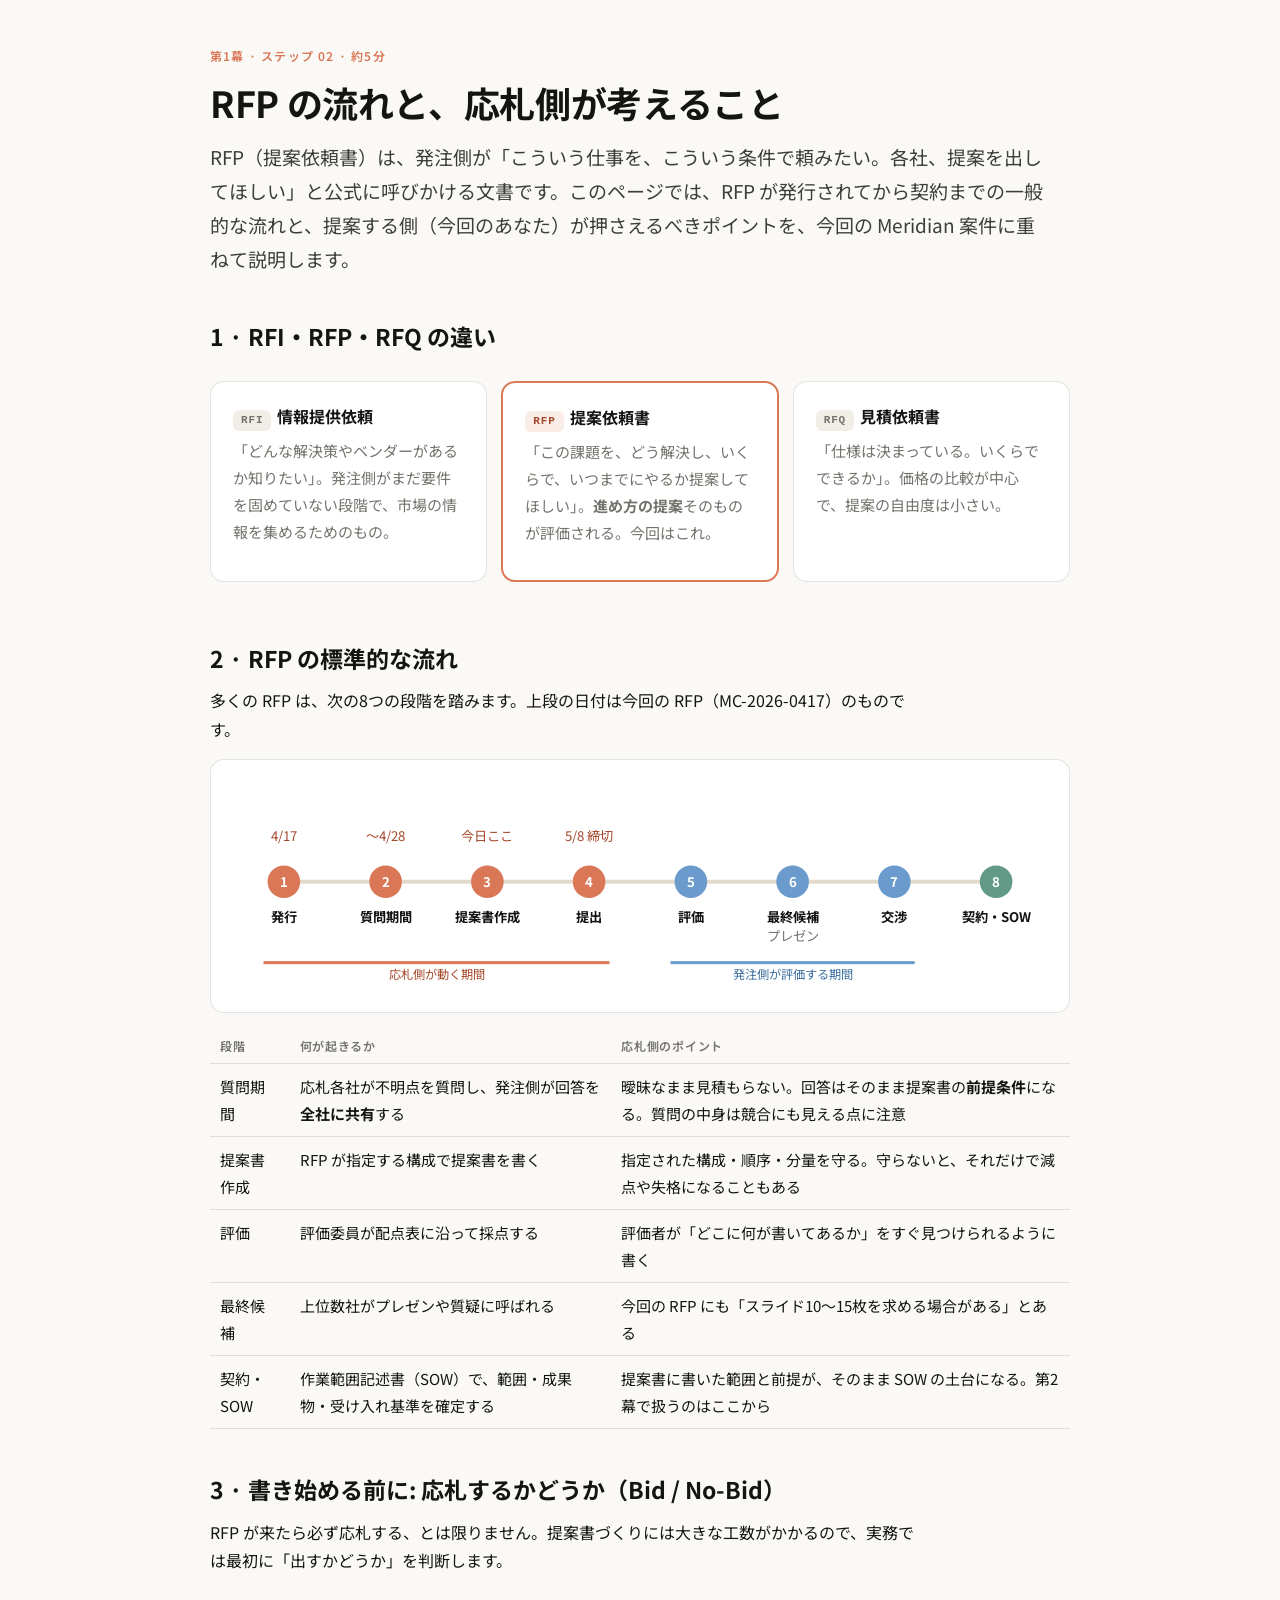
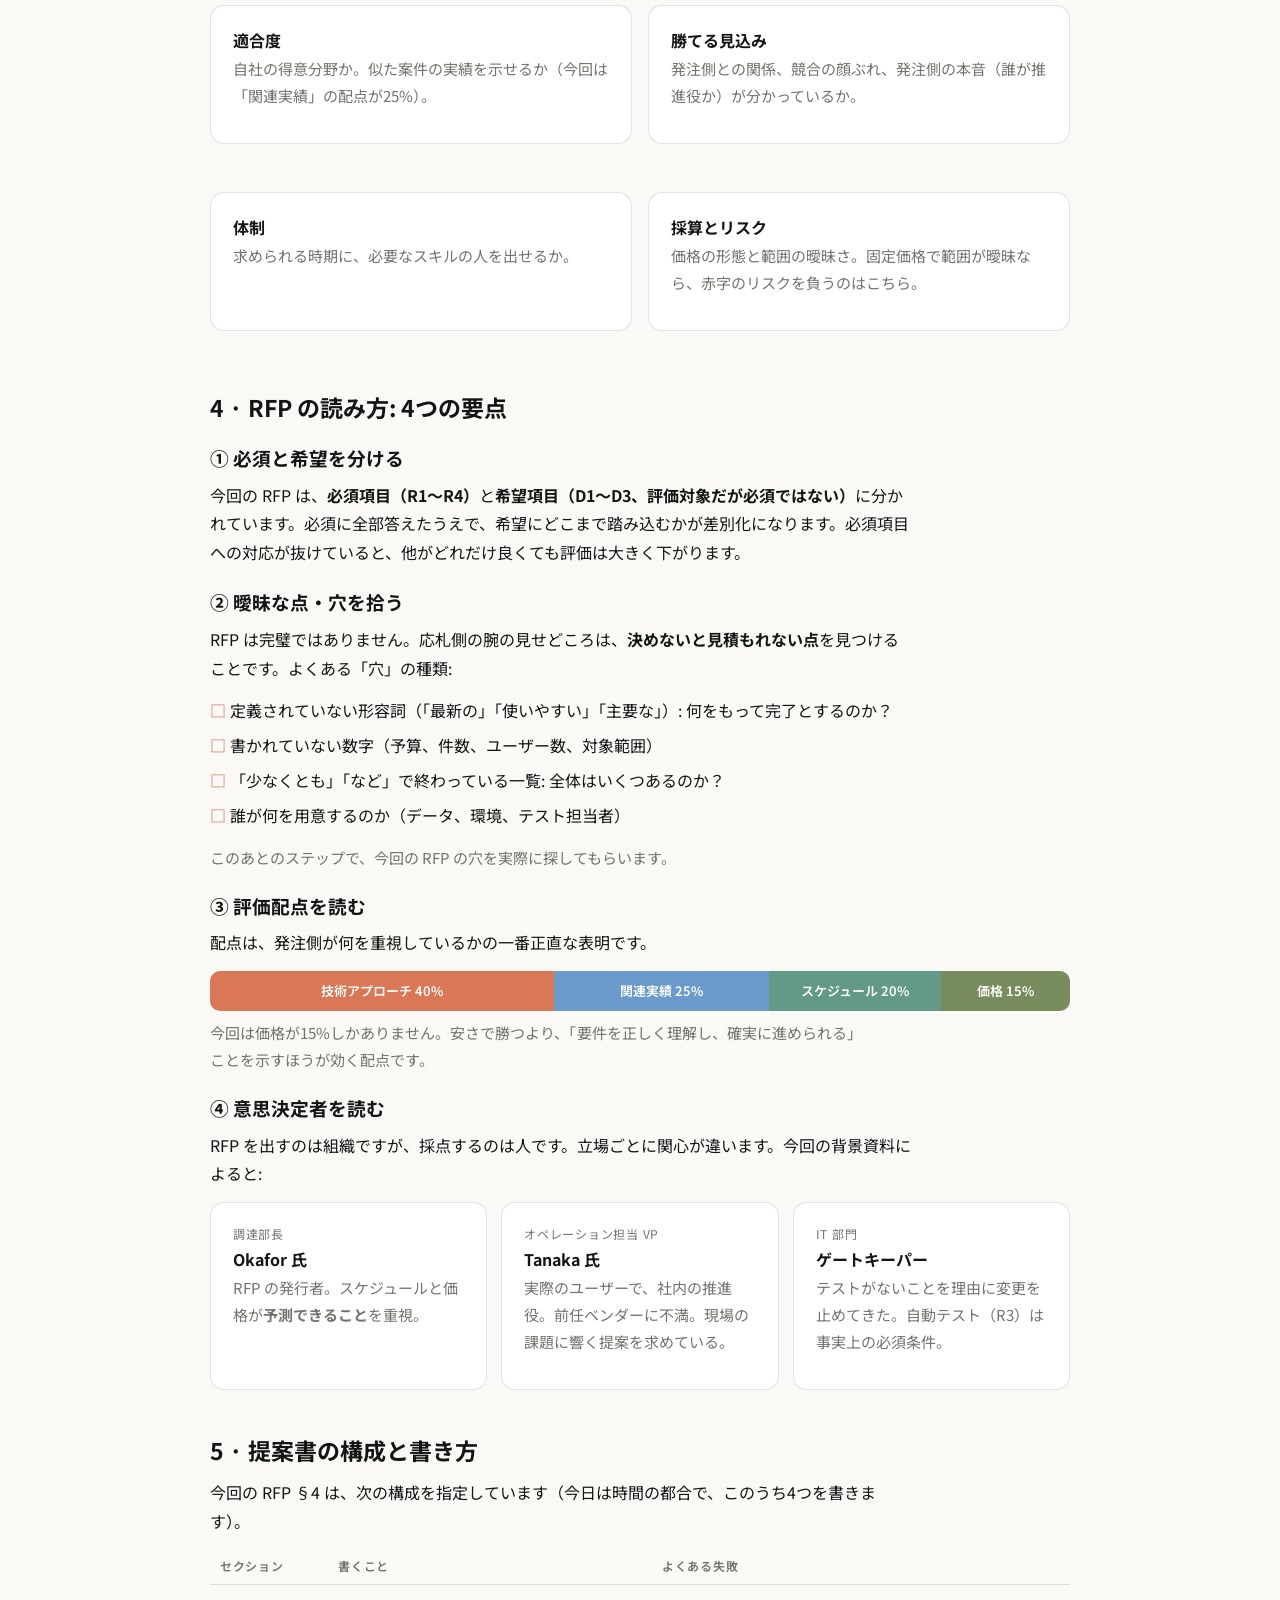
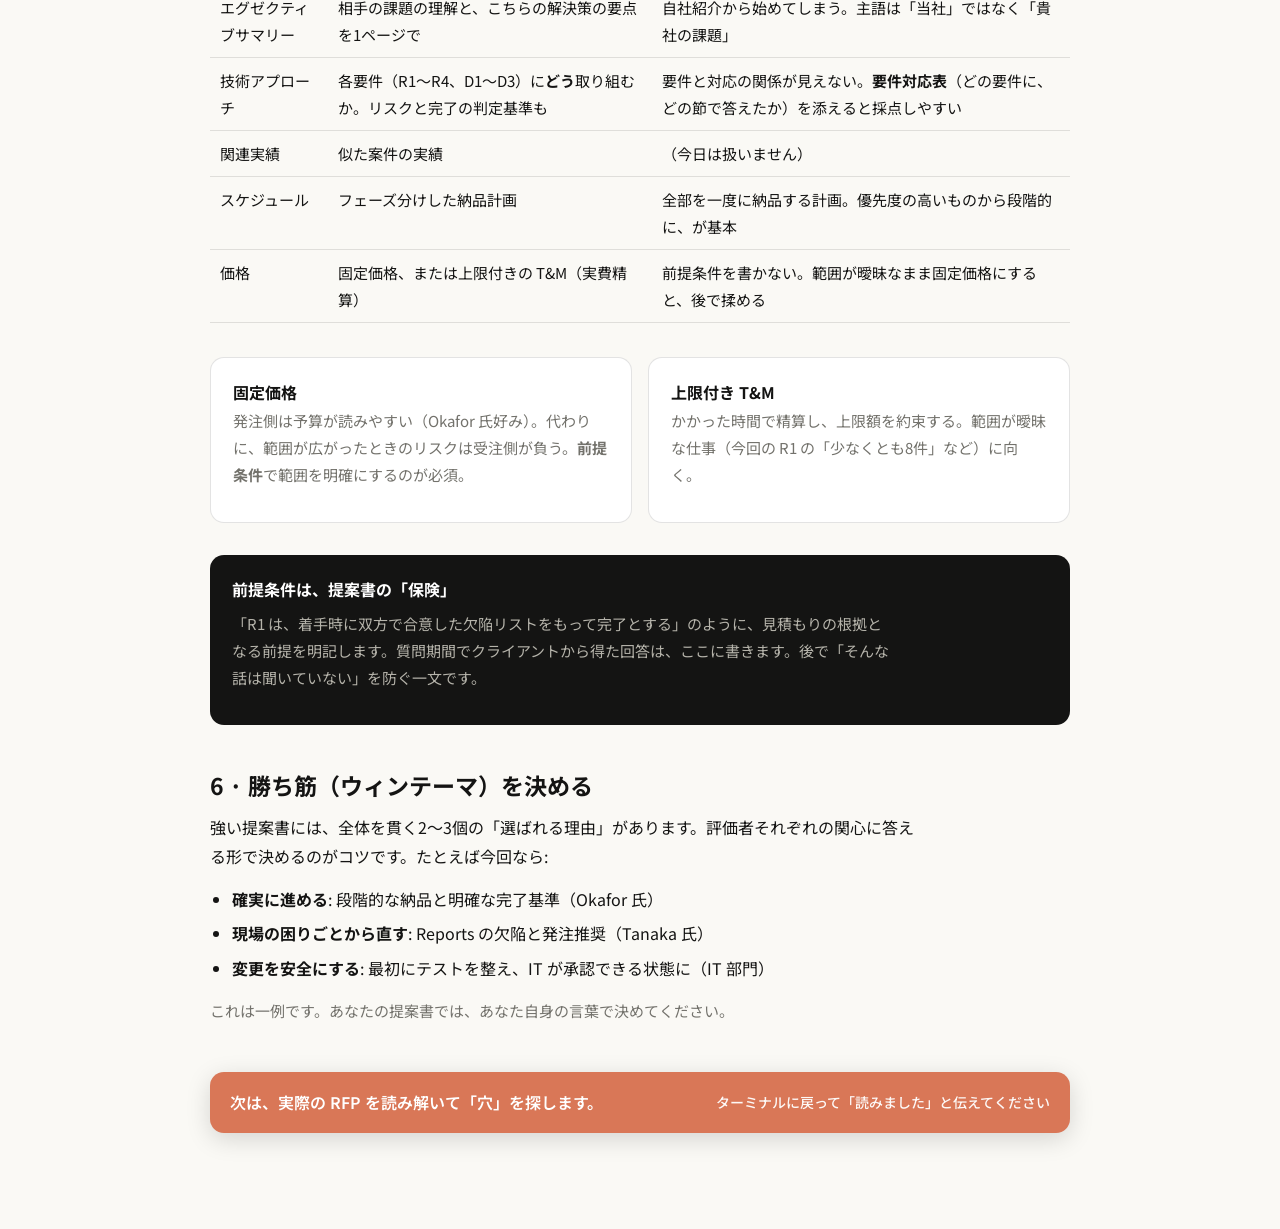
==== tutor/pages/01-rfp-process.html @ c6b9b910 "ワークショップを tutor プラグイン形式に作り替える - tutor/ を Claude Code プラグインとして追加（./start.sh が --plugin-dir で読み込む）。   S" ====
<!doctype html>
<html lang="ja">
  <head>
    <meta charset="utf-8" />
    <meta name="viewport" content="width=device-width, initial-scale=1" />
    <title>RFP の流れと、応札側が考えること</title>
    <link rel="preconnect" href="https://fonts.googleapis.com" />
    <link
      rel="stylesheet"
      href="https://fonts.googleapis.com/css2?family=Noto+Sans+JP:wght@400;500;700&display=swap"
    />
    <link rel="stylesheet" href="assets/page.css" />
    <style>
      .weights {
        display: flex;
        height: 40px;
        border-radius: 10px;
        overflow: hidden;
        margin: 12px 0 8px;
        font-size: 13px;
        font-weight: 600;
        color: #fff;
      }
      .weights div {
        display: flex;
        align-items: center;
        justify-content: center;
        white-space: nowrap;
        overflow: hidden;
      }
      .who {
        display: grid;
        grid-template-columns: repeat(3, 1fr);
        gap: 14px;
      }
      @media (max-width: 720px) {
        .who {
          grid-template-columns: 1fr;
        }
      }
      .who .card {
        margin: 0;
      }
      .who .role {
        font-size: 12px;
        color: var(--gray);
        letter-spacing: 0.06em;
      }
      .check li {
        list-style: none;
        margin-left: -22px;
      }
      .check li::before {
        content: "□ ";
        color: var(--clay);
        font-weight: 700;
      }
      .svgwrap {
        overflow-x: auto;
      }
    </style>
  </head>
  <body>
    <main>
      <div class="kicker">第1幕 · ステップ 02 · 約5分</div>
      <h1>RFP の流れと、応札側が考えること</h1>
      <p class="lede">
        RFP（提案依頼書）は、発注側が「こういう仕事を、こういう条件で頼みたい。各社、提案を出してほしい」と公式に呼びかける文書です。このページでは、RFP
        が発行されてから契約までの一般的な流れと、提案する側（今回のあなた）が押さえるべきポイントを、今回の
        Meridian 案件に重ねて説明します。
      </p>

      <h2>1 · RFI・RFP・RFQ の違い</h2>
      <div class="grid3">
        <div class="card">
          <span class="tag">RFI</span><b>情報提供依頼</b>
          <p class="muted" style="margin-top: 6px">
            「どんな解決策やベンダーがあるか知りたい」。発注側がまだ要件を固めていない段階で、市場の情報を集めるためのもの。
          </p>
        </div>
        <div class="card" style="border: 2px solid var(--clay)">
          <span class="tag you">RFP</span><b>提案依頼書</b>
          <p class="muted" style="margin-top: 6px">
            「この課題を、どう解決し、いくらで、いつまでにやるか提案してほしい」。<b>進め方の提案</b>そのものが評価される。今回はこれ。
          </p>
        </div>
        <div class="card">
          <span class="tag">RFQ</span><b>見積依頼書</b>
          <p class="muted" style="margin-top: 6px">
            「仕様は決まっている。いくらでできるか」。価格の比較が中心で、提案の自由度は小さい。
          </p>
        </div>
      </div>

      <h2>2 · RFP の標準的な流れ</h2>
      <p>
        多くの RFP は、次の8つの段階を踏みます。上段の日付は今回の
        RFP（MC-2026-0417）のものです。
      </p>
      <div class="card svgwrap">
        <svg
          viewBox="0 0 800 200"
          width="100%"
          style="min-width: 640px"
          role="img"
          aria-label="RFP の流れ: 発行、質問期間、提案書作成、提出、評価、最終候補プレゼン、交渉、契約と SOW"
        >
          <line
            x1="50"
            y1="100"
            x2="750"
            y2="100"
            stroke="#E3DACC"
            stroke-width="4"
          />
          <g font-size="13" text-anchor="middle">
            <g>
              <circle cx="50" cy="100" r="16" fill="#D97757" />
              <text x="50" y="105" fill="#fff" font-weight="700">1</text>
              <text x="50" y="140" fill="#141413" font-weight="700">発行</text>
              <text x="50" y="60" fill="#a5482b">4/17</text>
            </g>
            <g>
              <circle cx="150" cy="100" r="16" fill="#D97757" />
              <text x="150" y="105" fill="#fff" font-weight="700">2</text>
              <text x="150" y="140" fill="#141413" font-weight="700">
                質問期間
              </text>
              <text x="150" y="60" fill="#a5482b">〜4/28</text>
            </g>
            <g>
              <circle cx="250" cy="100" r="16" fill="#D97757" />
              <text x="250" y="105" fill="#fff" font-weight="700">3</text>
              <text x="250" y="140" fill="#141413" font-weight="700">
                提案書作成
              </text>
              <text x="250" y="60" fill="#a5482b">今日ここ</text>
            </g>
            <g>
              <circle cx="350" cy="100" r="16" fill="#D97757" />
              <text x="350" y="105" fill="#fff" font-weight="700">4</text>
              <text x="350" y="140" fill="#141413" font-weight="700">提出</text>
              <text x="350" y="60" fill="#a5482b">5/8 締切</text>
            </g>
            <g>
              <circle cx="450" cy="100" r="16" fill="#6A9BCC" />
              <text x="450" y="105" fill="#fff" font-weight="700">5</text>
              <text x="450" y="140" fill="#141413" font-weight="700">評価</text>
            </g>
            <g>
              <circle cx="550" cy="100" r="16" fill="#6A9BCC" />
              <text x="550" y="105" fill="#fff" font-weight="700">6</text>
              <text x="550" y="140" fill="#141413" font-weight="700">
                最終候補
              </text>
              <text x="550" y="158" fill="#73726C">プレゼン</text>
            </g>
            <g>
              <circle cx="650" cy="100" r="16" fill="#6A9BCC" />
              <text x="650" y="105" fill="#fff" font-weight="700">7</text>
              <text x="650" y="140" fill="#141413" font-weight="700">交渉</text>
            </g>
            <g>
              <circle cx="750" cy="100" r="16" fill="#629987" />
              <text x="750" y="105" fill="#fff" font-weight="700">8</text>
              <text x="750" y="140" fill="#141413" font-weight="700">
                契約・SOW
              </text>
            </g>
          </g>
          <rect x="30" y="178" width="340" height="3" fill="#D97757" />
          <text
            x="200"
            y="196"
            font-size="12"
            text-anchor="middle"
            fill="#a5482b"
          >
            応札側が動く期間
          </text>
          <rect x="430" y="178" width="240" height="3" fill="#6A9BCC" />
          <text
            x="550"
            y="196"
            font-size="12"
            text-anchor="middle"
            fill="#3d6f9e"
          >
            発注側が評価する期間
          </text>
        </svg>
      </div>
      <table>
        <tr>
          <th>段階</th>
          <th>何が起きるか</th>
          <th>応札側のポイント</th>
        </tr>
        <tr>
          <td>質問期間</td>
          <td>応札各社が不明点を質問し、発注側が回答を<b>全社に共有</b>する</td>
          <td>
            曖昧なまま見積もらない。回答はそのまま提案書の<b>前提条件</b>になる。質問の中身は競合にも見える点に注意
          </td>
        </tr>
        <tr>
          <td>提案書作成</td>
          <td>RFP が指定する構成で提案書を書く</td>
          <td>
            指定された構成・順序・分量を守る。守らないと、それだけで減点や失格になることもある
          </td>
        </tr>
        <tr>
          <td>評価</td>
          <td>評価委員が配点表に沿って採点する</td>
          <td>
            評価者が「どこに何が書いてあるか」をすぐ見つけられるように書く
          </td>
        </tr>
        <tr>
          <td>最終候補</td>
          <td>上位数社がプレゼンや質疑に呼ばれる</td>
          <td>今回の RFP にも「スライド10〜15枚を求める場合がある」とある</td>
        </tr>
        <tr>
          <td>契約・SOW</td>
          <td>作業範囲記述書（SOW）で、範囲・成果物・受け入れ基準を確定する</td>
          <td>
            提案書に書いた範囲と前提が、そのまま SOW
            の土台になる。第2幕で扱うのはここから
          </td>
        </tr>
      </table>

      <h2>3 · 書き始める前に: 応札するかどうか（Bid / No-Bid）</h2>
      <p>
        RFP
        が来たら必ず応札する、とは限りません。提案書づくりには大きな工数がかかるので、実務では最初に「出すかどうか」を判断します。
      </p>
      <div class="grid2">
        <div class="card">
          <b>適合度</b>
          <p class="muted">
            自社の得意分野か。似た案件の実績を示せるか（今回は「関連実績」の配点が25%）。
          </p>
        </div>
        <div class="card">
          <b>勝てる見込み</b>
          <p class="muted">
            発注側との関係、競合の顔ぶれ、発注側の本音（誰が推進役か）が分かっているか。
          </p>
        </div>
        <div class="card">
          <b>体制</b>
          <p class="muted">求められる時期に、必要なスキルの人を出せるか。</p>
        </div>
        <div class="card">
          <b>採算とリスク</b>
          <p class="muted">
            価格の形態と範囲の曖昧さ。固定価格で範囲が曖昧なら、赤字のリスクを負うのはこちら。
          </p>
        </div>
      </div>

      <h2>4 · RFP の読み方: 4つの要点</h2>
      <h3 style="margin: 18px 0 6px">① 必須と希望を分ける</h3>
      <p>
        今回の RFP
        は、<b>必須項目（R1〜R4）</b>と<b>希望項目（D1〜D3、評価対象だが必須ではない）</b>に分かれています。必須に全部答えたうえで、希望にどこまで踏み込むかが差別化になります。必須項目への対応が抜けていると、他がどれだけ良くても評価は大きく下がります。
      </p>

      <h3 style="margin: 18px 0 6px">② 曖昧な点・穴を拾う</h3>
      <p>
        RFP
        は完璧ではありません。応札側の腕の見せどころは、<b>決めないと見積もれない点</b>を見つけることです。よくある「穴」の種類:
      </p>
      <ul class="check">
        <li>
          定義されていない形容詞（「最新の」「使いやすい」「主要な」）:
          何をもって完了とするのか？
        </li>
        <li>書かれていない数字（予算、件数、ユーザー数、対象範囲）</li>
        <li>
          「少なくとも」「など」で終わっている一覧: 全体はいくつあるのか？
        </li>
        <li>誰が何を用意するのか（データ、環境、テスト担当者）</li>
      </ul>
      <p class="muted">
        このあとのステップで、今回の RFP の穴を実際に探してもらいます。
      </p>

      <h3 style="margin: 18px 0 6px">③ 評価配点を読む</h3>
      <p>配点は、発注側が何を重視しているかの一番正直な表明です。</p>
      <div class="weights">
        <div style="width: 40%; background: #d97757">技術アプローチ 40%</div>
        <div style="width: 25%; background: #6a9bcc">関連実績 25%</div>
        <div style="width: 20%; background: #629987">スケジュール 20%</div>
        <div style="width: 15%; background: #788c5d">価格 15%</div>
      </div>
      <p class="muted">
        今回は価格が15%しかありません。安さで勝つより、「要件を正しく理解し、確実に進められる」ことを示すほうが効く配点です。
      </p>

      <h3 style="margin: 18px 0 6px">④ 意思決定者を読む</h3>
      <p>
        RFP
        を出すのは組織ですが、採点するのは人です。立場ごとに関心が違います。今回の背景資料によると:
      </p>
      <div class="who">
        <div class="card">
          <div class="role">調達部長</div>
          <b>Okafor 氏</b>
          <p class="muted">
            RFP の発行者。スケジュールと価格が<b>予測できること</b>を重視。
          </p>
        </div>
        <div class="card">
          <div class="role">オペレーション担当 VP</div>
          <b>Tanaka 氏</b>
          <p class="muted">
            実際のユーザーで、社内の推進役。前任ベンダーに不満。現場の課題に響く提案を求めている。
          </p>
        </div>
        <div class="card">
          <div class="role">IT 部門</div>
          <b>ゲートキーパー</b>
          <p class="muted">
            テストがないことを理由に変更を止めてきた。自動テスト（R3）は事実上の必須条件。
          </p>
        </div>
      </div>

      <h2>5 · 提案書の構成と書き方</h2>
      <p>
        今回の RFP §4
        は、次の構成を指定しています（今日は時間の都合で、このうち4つを書きます）。
      </p>
      <table>
        <tr>
          <th>セクション</th>
          <th>書くこと</th>
          <th>よくある失敗</th>
        </tr>
        <tr>
          <td>エグゼクティブサマリー</td>
          <td>相手の課題の理解と、こちらの解決策の要点を1ページで</td>
          <td>
            自社紹介から始めてしまう。主語は「当社」ではなく「貴社の課題」
          </td>
        </tr>
        <tr>
          <td>技術アプローチ</td>
          <td>
            各要件（R1〜R4、D1〜D3）に<b>どう</b>取り組むか。リスクと完了の判定基準も
          </td>
          <td>
            要件と対応の関係が見えない。<b>要件対応表</b>（どの要件に、どの節で答えたか）を添えると採点しやすい
          </td>
        </tr>
        <tr>
          <td>関連実績</td>
          <td>似た案件の実績</td>
          <td>（今日は扱いません）</td>
        </tr>
        <tr>
          <td>スケジュール</td>
          <td>フェーズ分けした納品計画</td>
          <td>
            全部を一度に納品する計画。優先度の高いものから段階的に、が基本
          </td>
        </tr>
        <tr>
          <td>価格</td>
          <td>固定価格、または上限付きの T&amp;M（実費精算）</td>
          <td>
            前提条件を書かない。範囲が曖昧なまま固定価格にすると、後で揉める
          </td>
        </tr>
      </table>
      <div class="grid2">
        <div class="card">
          <b>固定価格</b>
          <p class="muted">
            発注側は予算が読みやすい（Okafor
            氏好み）。代わりに、範囲が広がったときのリスクは受注側が負う。<b>前提条件</b>で範囲を明確にするのが必須。
          </p>
        </div>
        <div class="card">
          <b>上限付き T&amp;M</b>
          <p class="muted">
            かかった時間で精算し、上限額を約束する。範囲が曖昧な仕事（今回の R1
            の「少なくとも8件」など）に向く。
          </p>
        </div>
      </div>
      <div class="card dark">
        <b>前提条件は、提案書の「保険」</b>
        <p class="muted" style="margin-top: 6px">
          「R1
          は、着手時に双方で合意した欠陥リストをもって完了とする」のように、見積もりの根拠となる前提を明記します。質問期間でクライアントから得た回答は、ここに書きます。後で「そんな話は聞いていない」を防ぐ一文です。
        </p>
      </div>

      <h2>6 · 勝ち筋（ウィンテーマ）を決める</h2>
      <p>
        強い提案書には、全体を貫く2〜3個の「選ばれる理由」があります。評価者それぞれの関心に答える形で決めるのがコツです。たとえば今回なら:
      </p>
      <ul>
        <li><b>確実に進める</b>: 段階的な納品と明確な完了基準（Okafor 氏）</li>
        <li>
          <b>現場の困りごとから直す</b>: Reports の欠陥と発注推奨（Tanaka 氏）
        </li>
        <li>
          <b>変更を安全にする</b>: 最初にテストを整え、IT が承認できる状態に（IT
          部門）
        </li>
      </ul>
      <p class="muted">
        これは一例です。あなたの提案書では、あなた自身の言葉で決めてください。
      </p>

      <div class="back">
        <div>次は、実際の RFP を読み解いて「穴」を探します。</div>
        <span>ターミナルに戻って「読みました」と伝えてください</span>
      </div>
    </main>
  </body>
</html>
---- tutor/pages/assets/page.css ----
:root { --ivory:#FAF9F5; --slate:#141413; --clay:#D97757; --oat:#E3DACC; --tint:#F0EEE6; --sky:#6A9BCC; --olive:#788C5D; --mineral:#629987; --gray:#73726C; --line:rgba(31,30,29,.12); }
* { box-sizing:border-box; margin:0; padding:0; }
html { scroll-behavior:smooth; }
body { background:var(--ivory); color:var(--slate); font:16px/1.8 "Noto Sans JP", "Hiragino Sans", "Hiragino Kaku Gothic ProN", "Yu Gothic UI", Meiryo, -apple-system, "Segoe UI", system-ui, sans-serif; padding:48px 24px 96px; }
main { max-width:860px; margin:0 auto; }
.kicker { font:600 12px/1.4 ui-monospace, "SF Mono", Menlo, Consolas, "Noto Sans JP", monospace; letter-spacing:.1em; text-transform:uppercase; color:var(--clay); margin-bottom:14px; }
h1 { font:700 36px/1.3 "Noto Sans JP", "Hiragino Sans", "Yu Gothic UI", Meiryo, sans-serif; letter-spacing:-.01em; margin-bottom:14px; }
h2 { font:700 23px/1.4 "Noto Sans JP", "Hiragino Sans", "Yu Gothic UI", Meiryo, sans-serif; margin:44px 0 12px; }
p { margin:0 0 14px; max-width:44em; }
.lede { font-size:19px; color:#3d3d3a; }
code, .mono { font:14px/1.5 ui-monospace, "SF Mono", Menlo, Consolas, monospace; }
code { background:var(--tint); padding:2px 6px; border-radius:5px; }
pre { background:var(--slate); color:#EDEBE3; border-radius:12px; padding:16px 18px; overflow-x:auto; white-space:pre-wrap; word-break:break-word; margin:14px 0 18px; font:14px/1.6 ui-monospace, "SF Mono", Menlo, Consolas, monospace; }
pre .c { color:#9b9a92; } pre .k { color:#E8A48C; } pre .g { color:#9CC3B5; }
.card { background:#fff; border:1px solid var(--line); border-radius:14px; padding:20px 22px; margin:16px 0; }
.grid2 { display:grid; grid-template-columns:1fr 1fr; gap:16px; } .grid3 { display:grid; grid-template-columns:repeat(3,1fr); gap:14px; }
@media (max-width:720px) { .grid2, .grid3 { grid-template-columns:1fr; } h1 { font-size:28px; } body { padding:32px 16px 72px; } }
.tag { display:inline-block; font:600 11px/1 ui-monospace, Menlo, monospace; letter-spacing:.08em; text-transform:uppercase; padding:5px 8px; border-radius:6px; background:var(--tint); color:var(--gray); margin-right:6px; }
.tag.you { background:#D9775722; color:#a5482b; } .tag.claude { background:#62998722; color:#3d6f60; }
.dark { background:var(--slate); color:#EDEBE3; border:none; } .dark h2, .dark b { color:#fff; } .dark .muted { color:#b5b3aa; }
.muted { color:var(--gray); font-size:15px; }
.big { font:700 26px/1.4 "Noto Sans JP", "Hiragino Sans", "Yu Gothic UI", Meiryo, sans-serif; }
.back { margin-top:48px; background:var(--clay); color:#fff; border-radius:14px; padding:16px 20px; font-weight:600; display:flex; justify-content:space-between; align-items:center; gap:12px; box-shadow:0 6px 24px rgba(0,0,0,.15); }
.back span { font:500 14px/1.4 "Noto Sans JP", ui-monospace, Menlo, monospace; opacity:.95; }
ul { margin:0 0 14px 22px; } li { margin-bottom:6px; }
table { border-collapse:collapse; width:100%; margin:12px 0 18px; font-size:15px; } th, td { text-align:left; padding:9px 10px; border-bottom:1px solid var(--line); vertical-align:top; } th { font:600 12px/1.4 "Noto Sans JP", ui-monospace, Menlo, monospace; letter-spacing:.06em; text-transform:uppercase; color:var(--gray); }
svg text { font-family:"Noto Sans JP", "Hiragino Sans", "Yu Gothic UI", Meiryo, sans-serif; }
.hl1 { background:#6A9BCC33; border-radius:4px; padding:1px 3px; } .hl2 { background:#D9775733; border-radius:4px; padding:1px 3px; } .hl3 { background:#62998733; border-radius:4px; padding:1px 3px; }
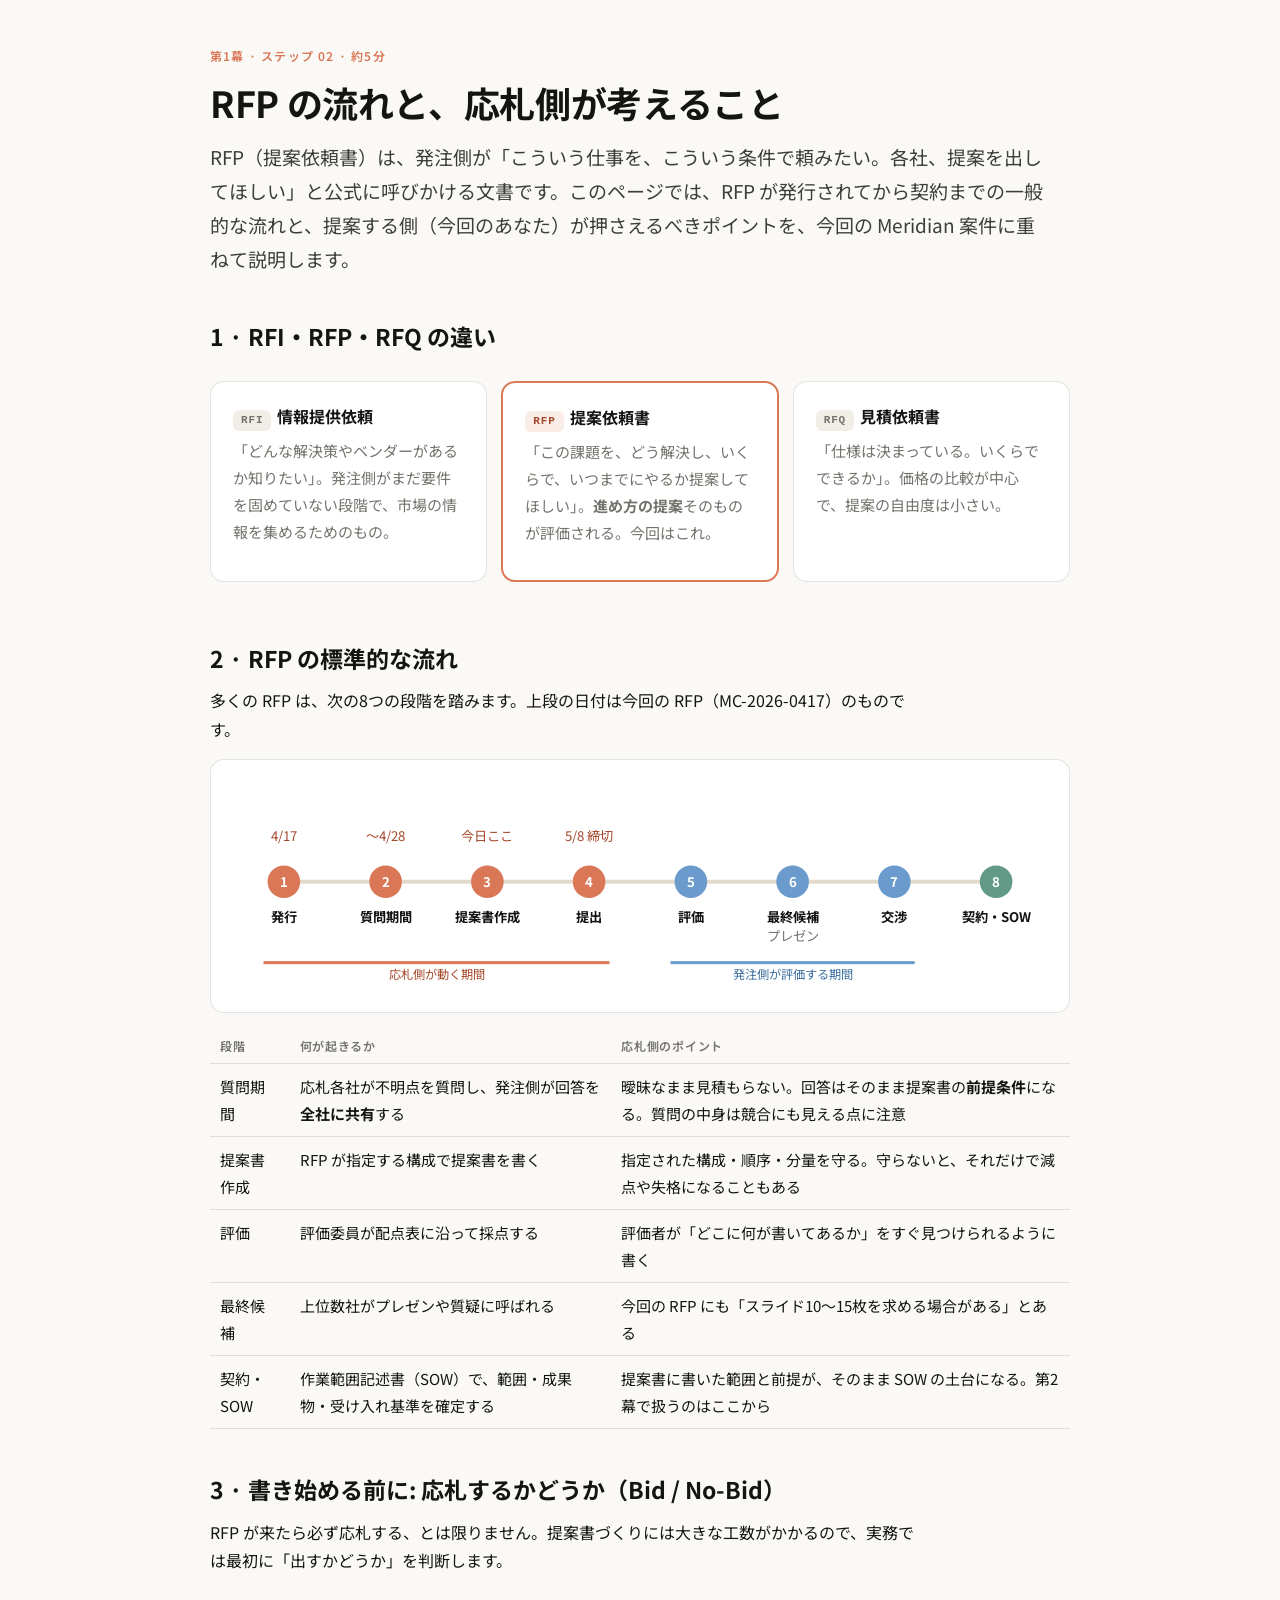
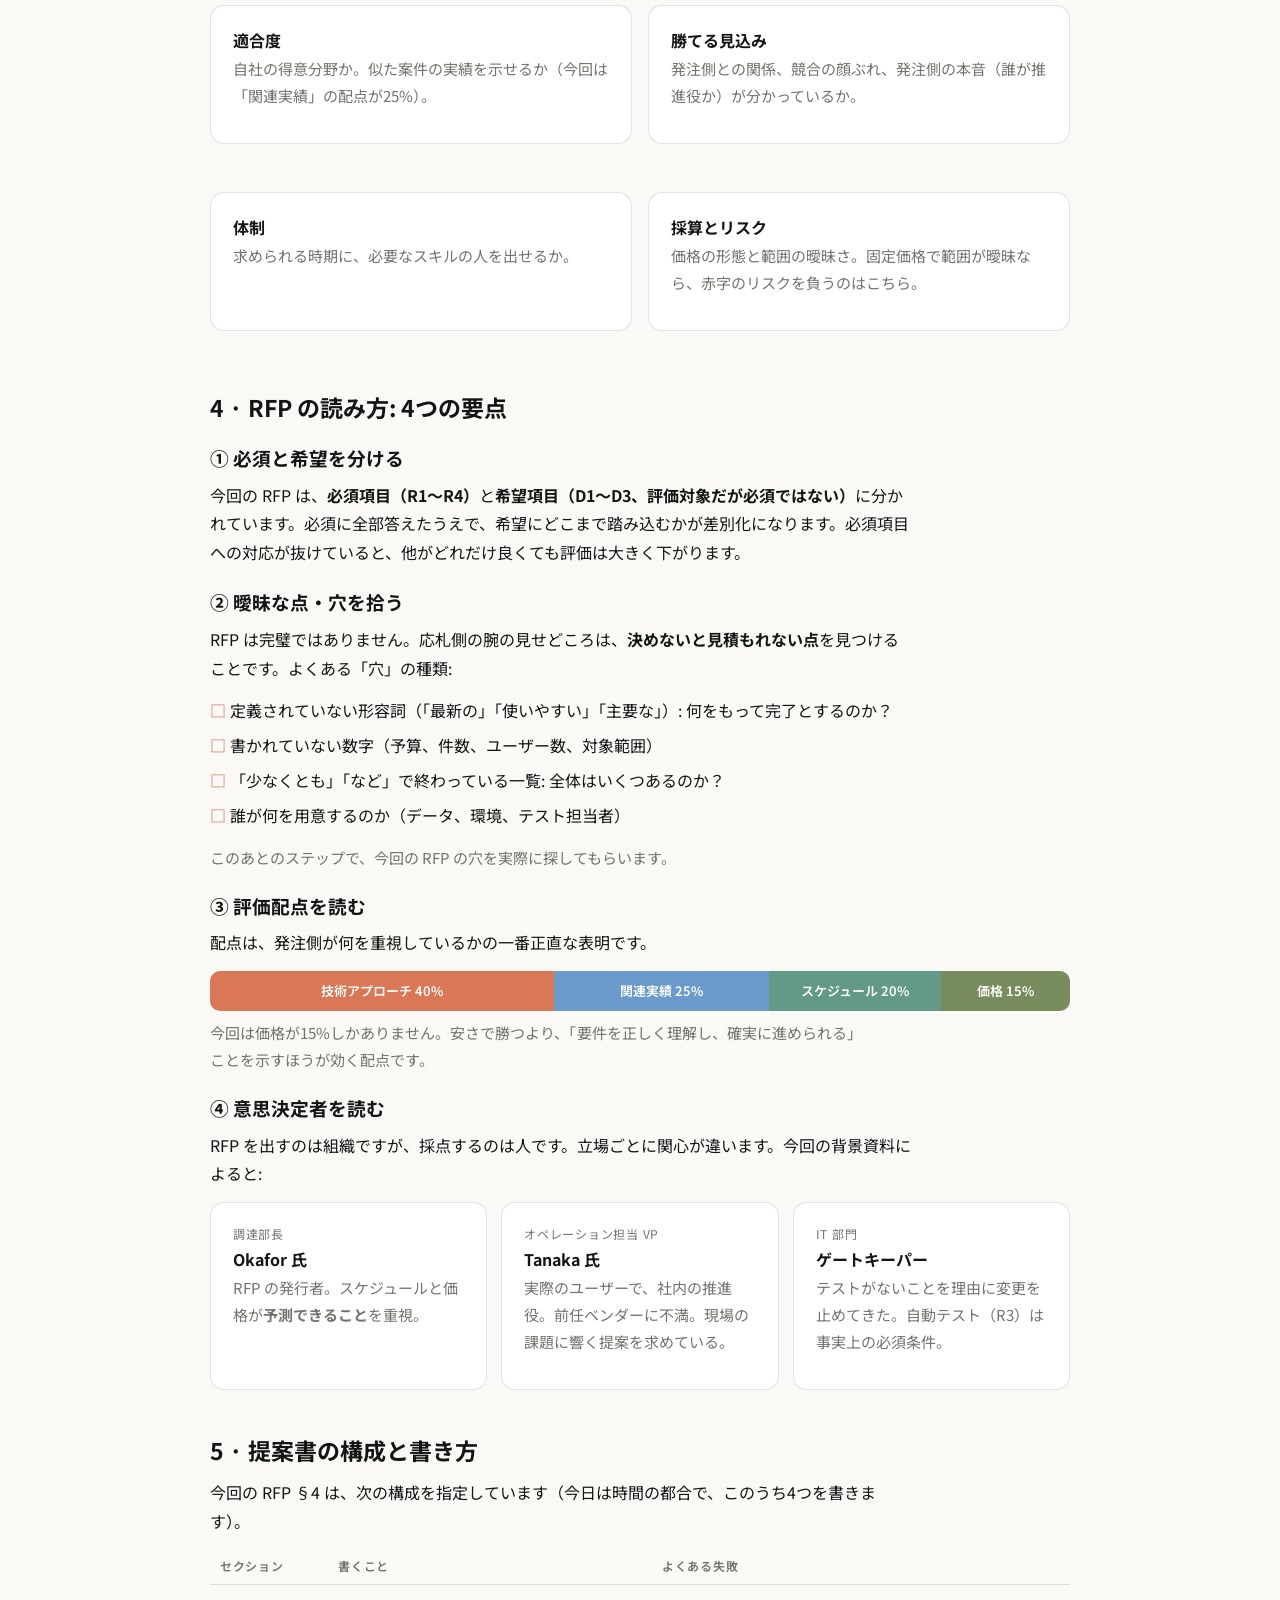
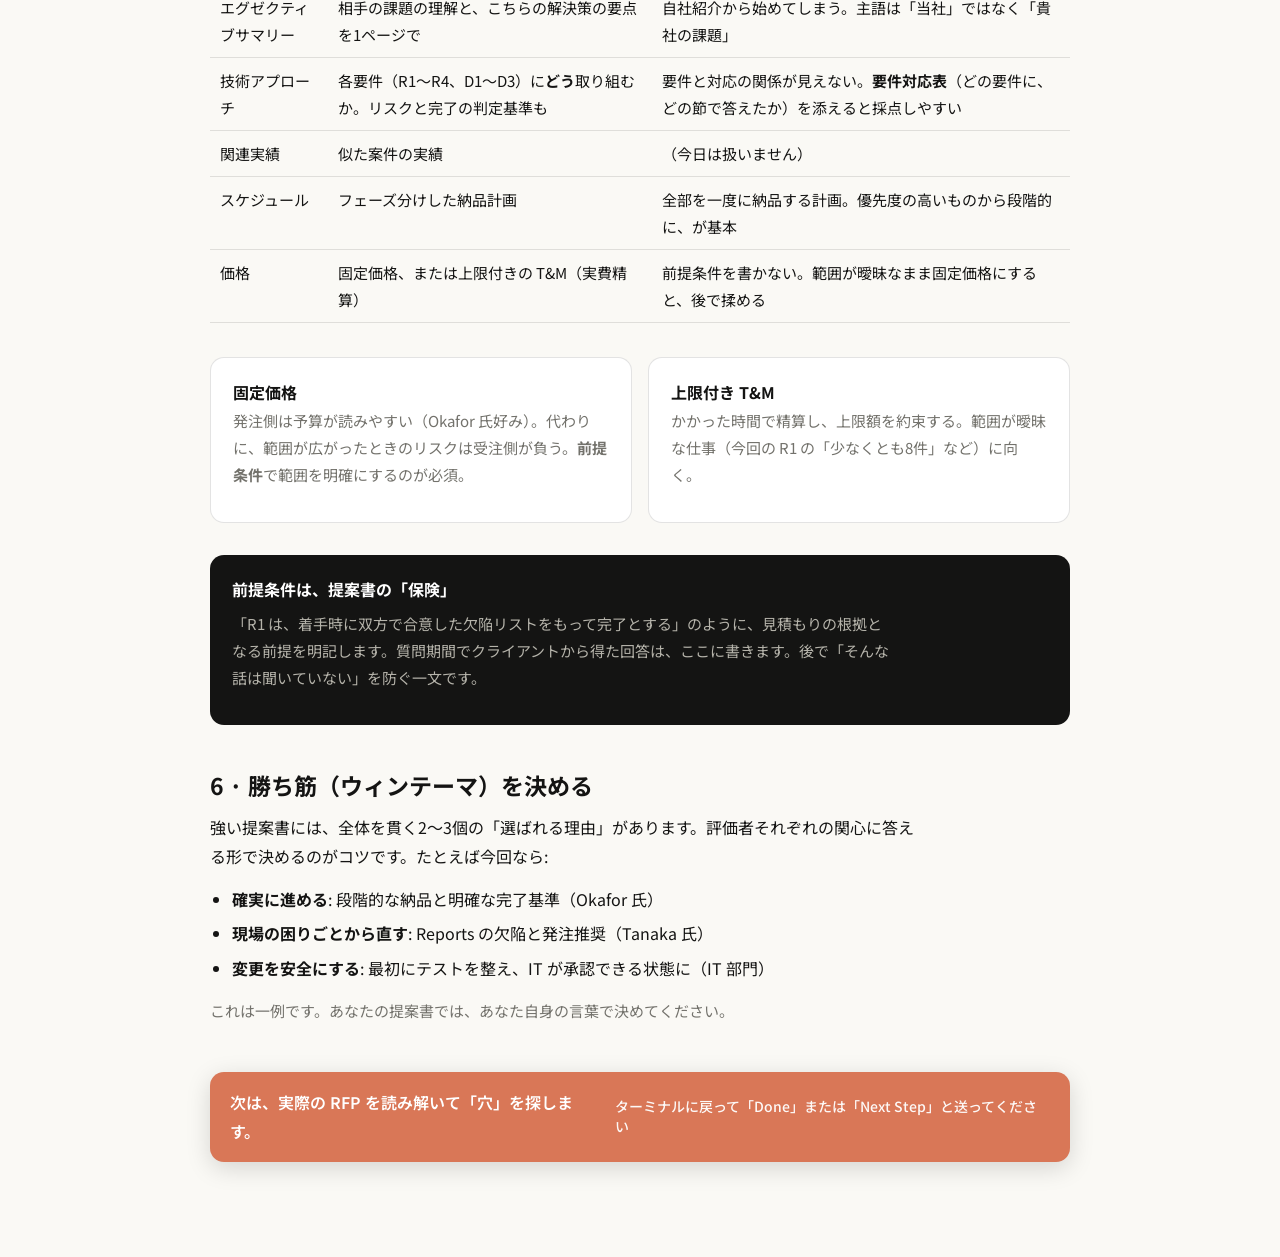
==== commit 7fd0049b: "完了の合図に「Done」「Next Step」も使えるようにする 「できました」「読みました」に加えて「Done」「Next Step」でも次のステップに進むよう、 チューターのルール、各ステップの台" ====
--- a/tutor/pages/01-rfp-process.html
+++ b/tutor/pages/01-rfp-process.html
@@ -421,7 +421,7 @@
 
       <div class="back">
         <div>次は、実際の RFP を読み解いて「穴」を探します。</div>
-        <span>ターミナルに戻って「読みました」と伝えてください</span>
+        <span>ターミナルに戻って「Done」または「Next Step」と送ってください</span>
       </div>
     </main>
   </body>
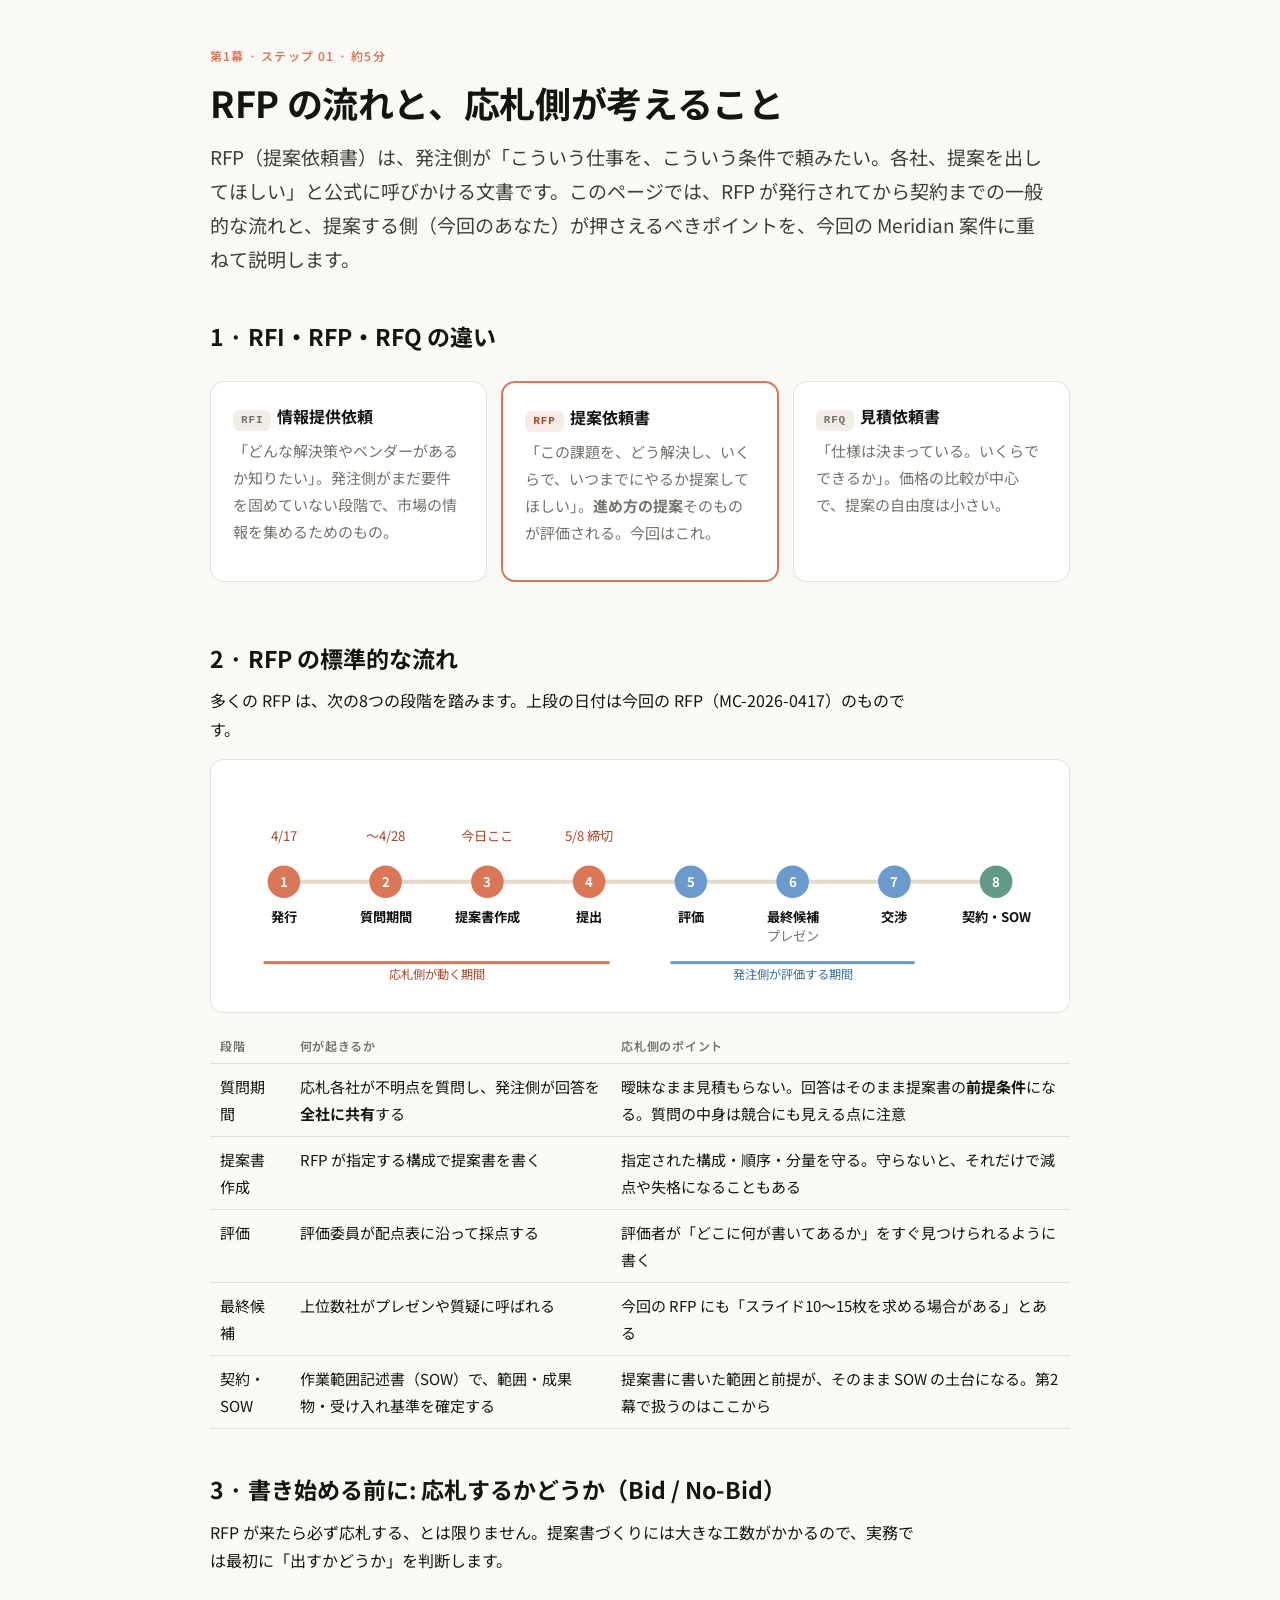
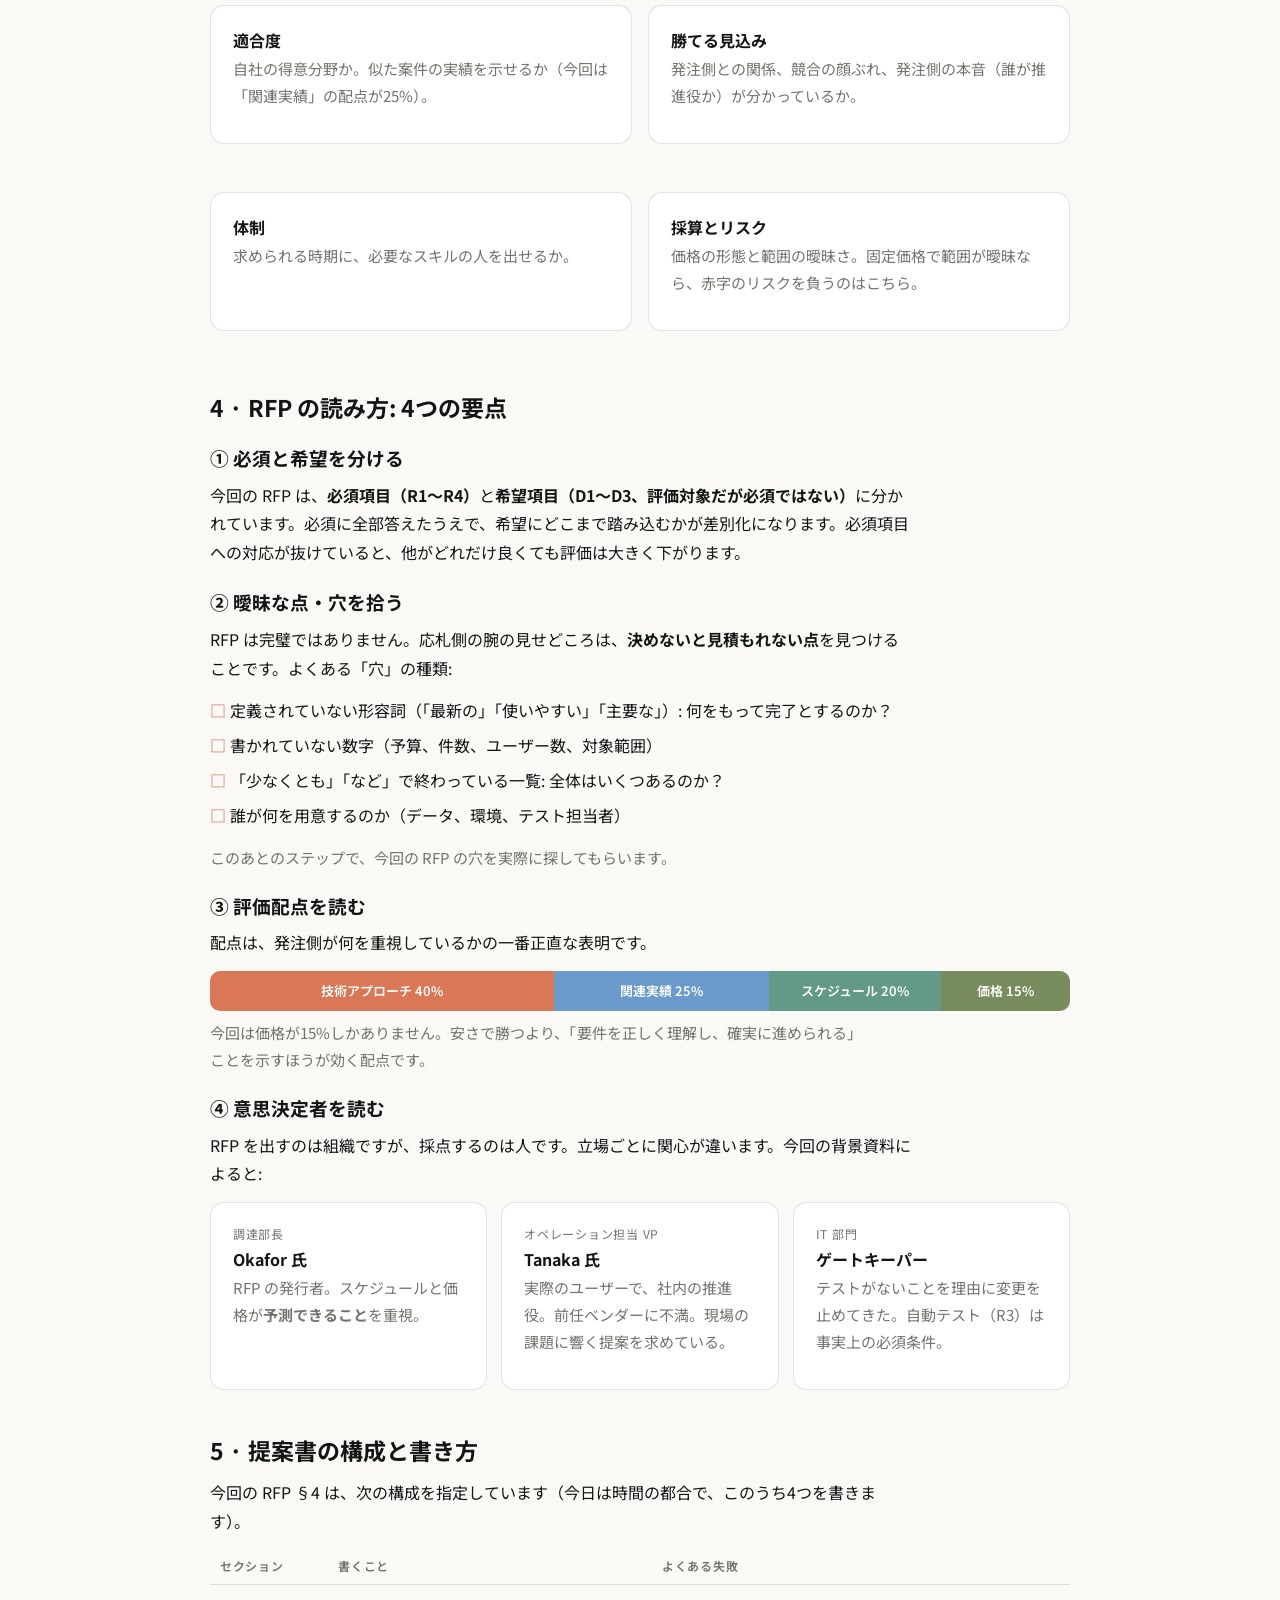
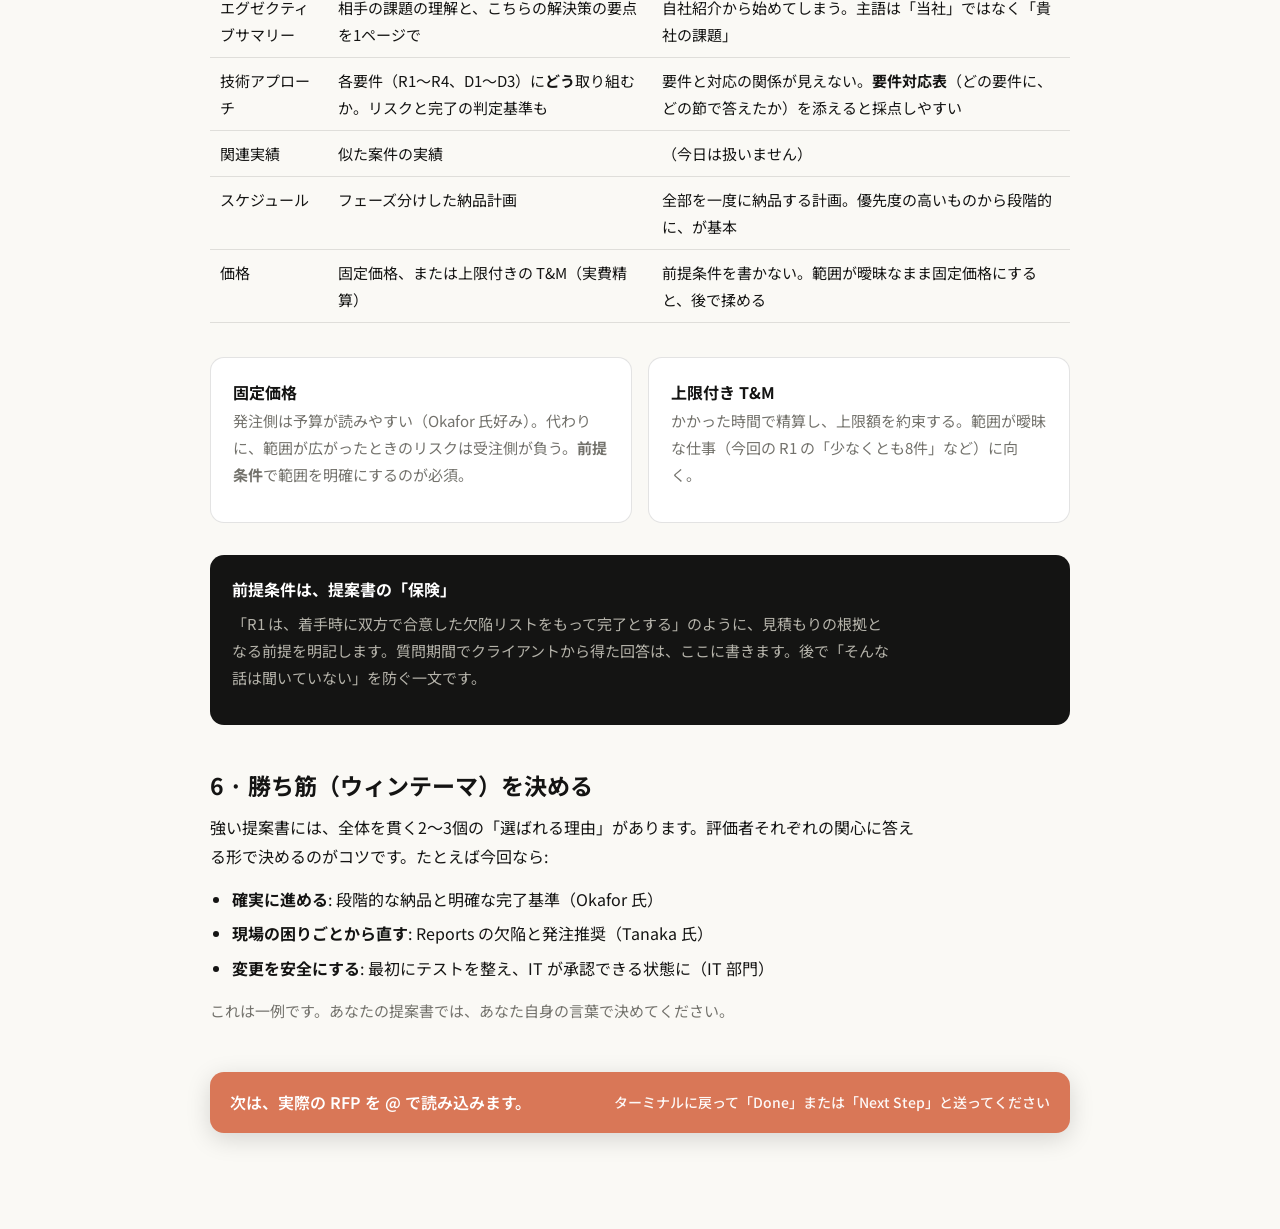
==== commit 5169a257: "第1幕を簡素化し、提案書の成果物をページサーバーで開けるようにする - RFP 解説ページ（ステップ 01）を、RFP 書類を読むキックオフ（02）より前に移動 - 確認事項と4セクションの逐次執筆を" ====
--- a/tutor/pages/01-rfp-process.html
+++ b/tutor/pages/01-rfp-process.html
@@ -62,7 +62,7 @@
   </head>
   <body>
     <main>
-      <div class="kicker">第1幕 · ステップ 02 · 約5分</div>
+      <div class="kicker">第1幕 · ステップ 01 · 約5分</div>
       <h1>RFP の流れと、応札側が考えること</h1>
       <p class="lede">
         RFP（提案依頼書）は、発注側が「こういう仕事を、こういう条件で頼みたい。各社、提案を出してほしい」と公式に呼びかける文書です。このページでは、RFP
@@ -420,7 +420,7 @@
       </p>
 
       <div class="back">
-        <div>次は、実際の RFP を読み解いて「穴」を探します。</div>
+        <div>次は、実際の RFP を @ で読み込みます。</div>
         <span>ターミナルに戻って「Done」または「Next Step」と送ってください</span>
       </div>
     </main>
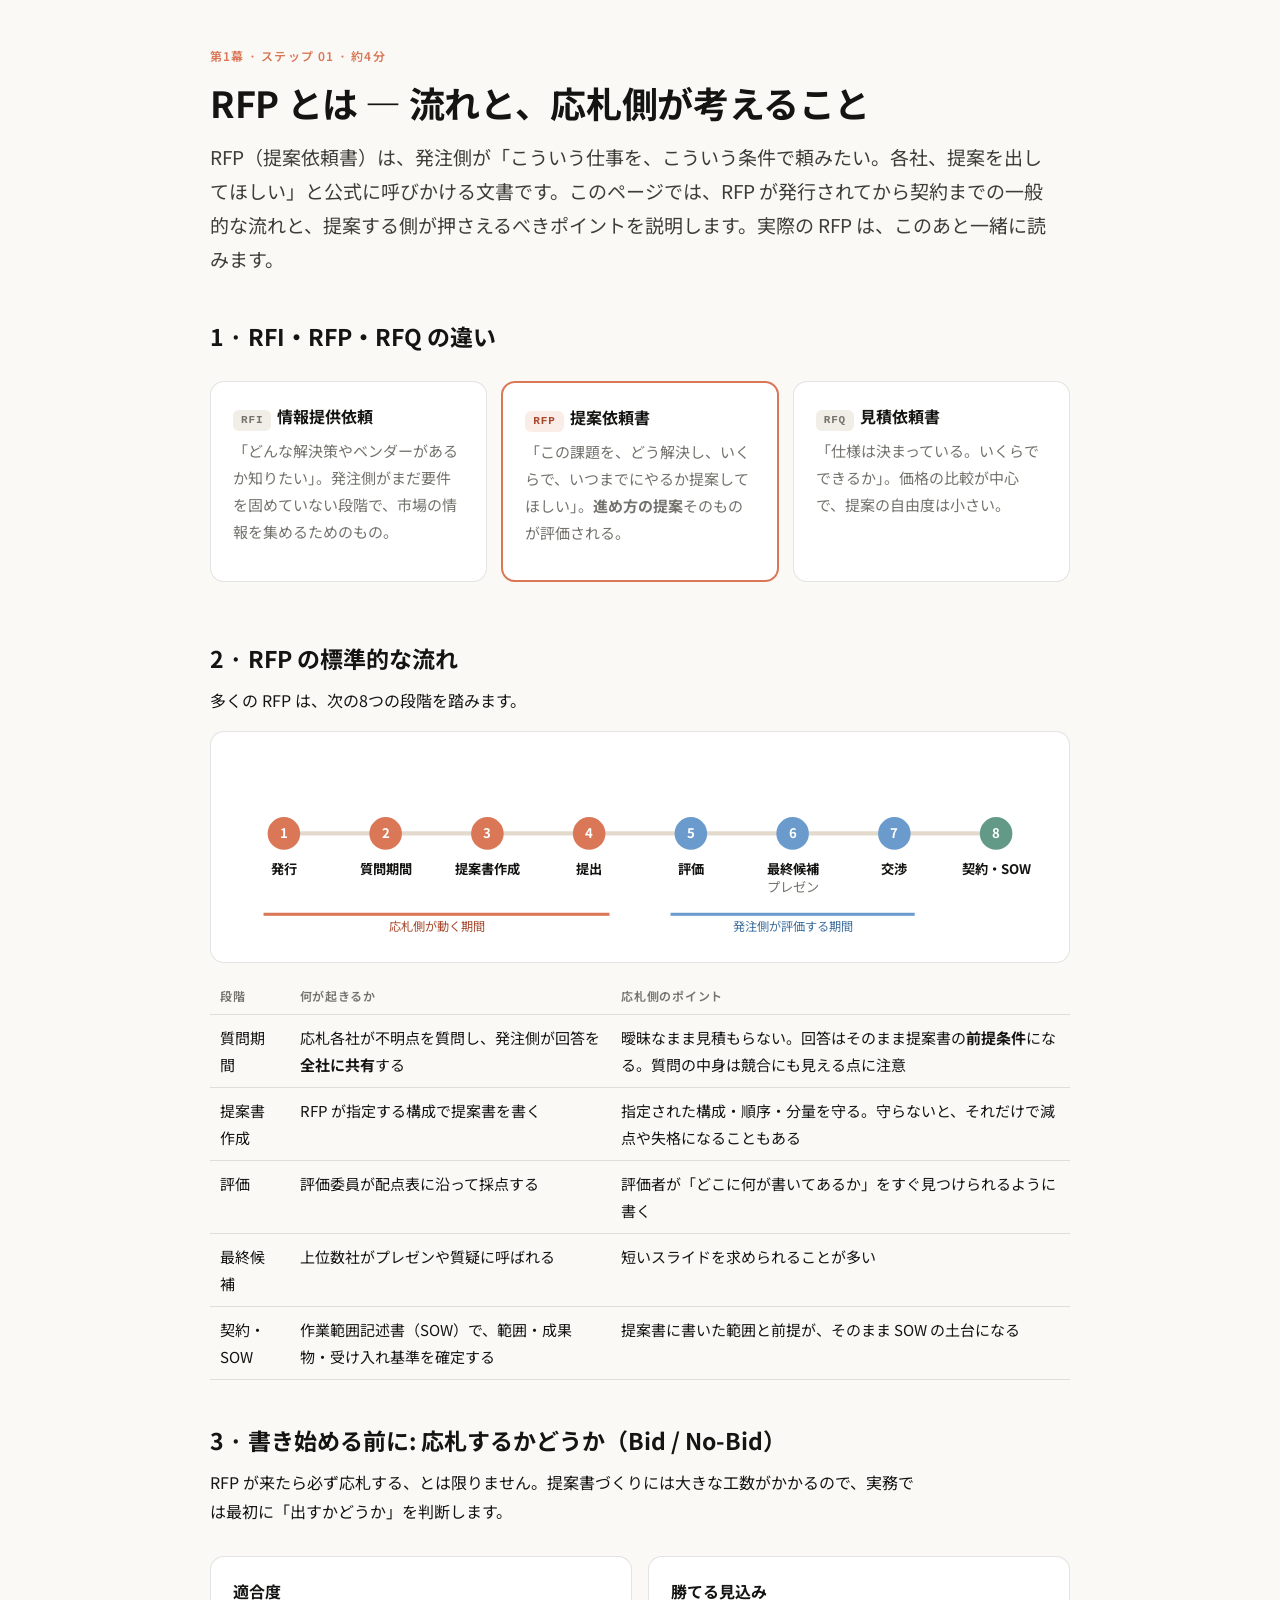
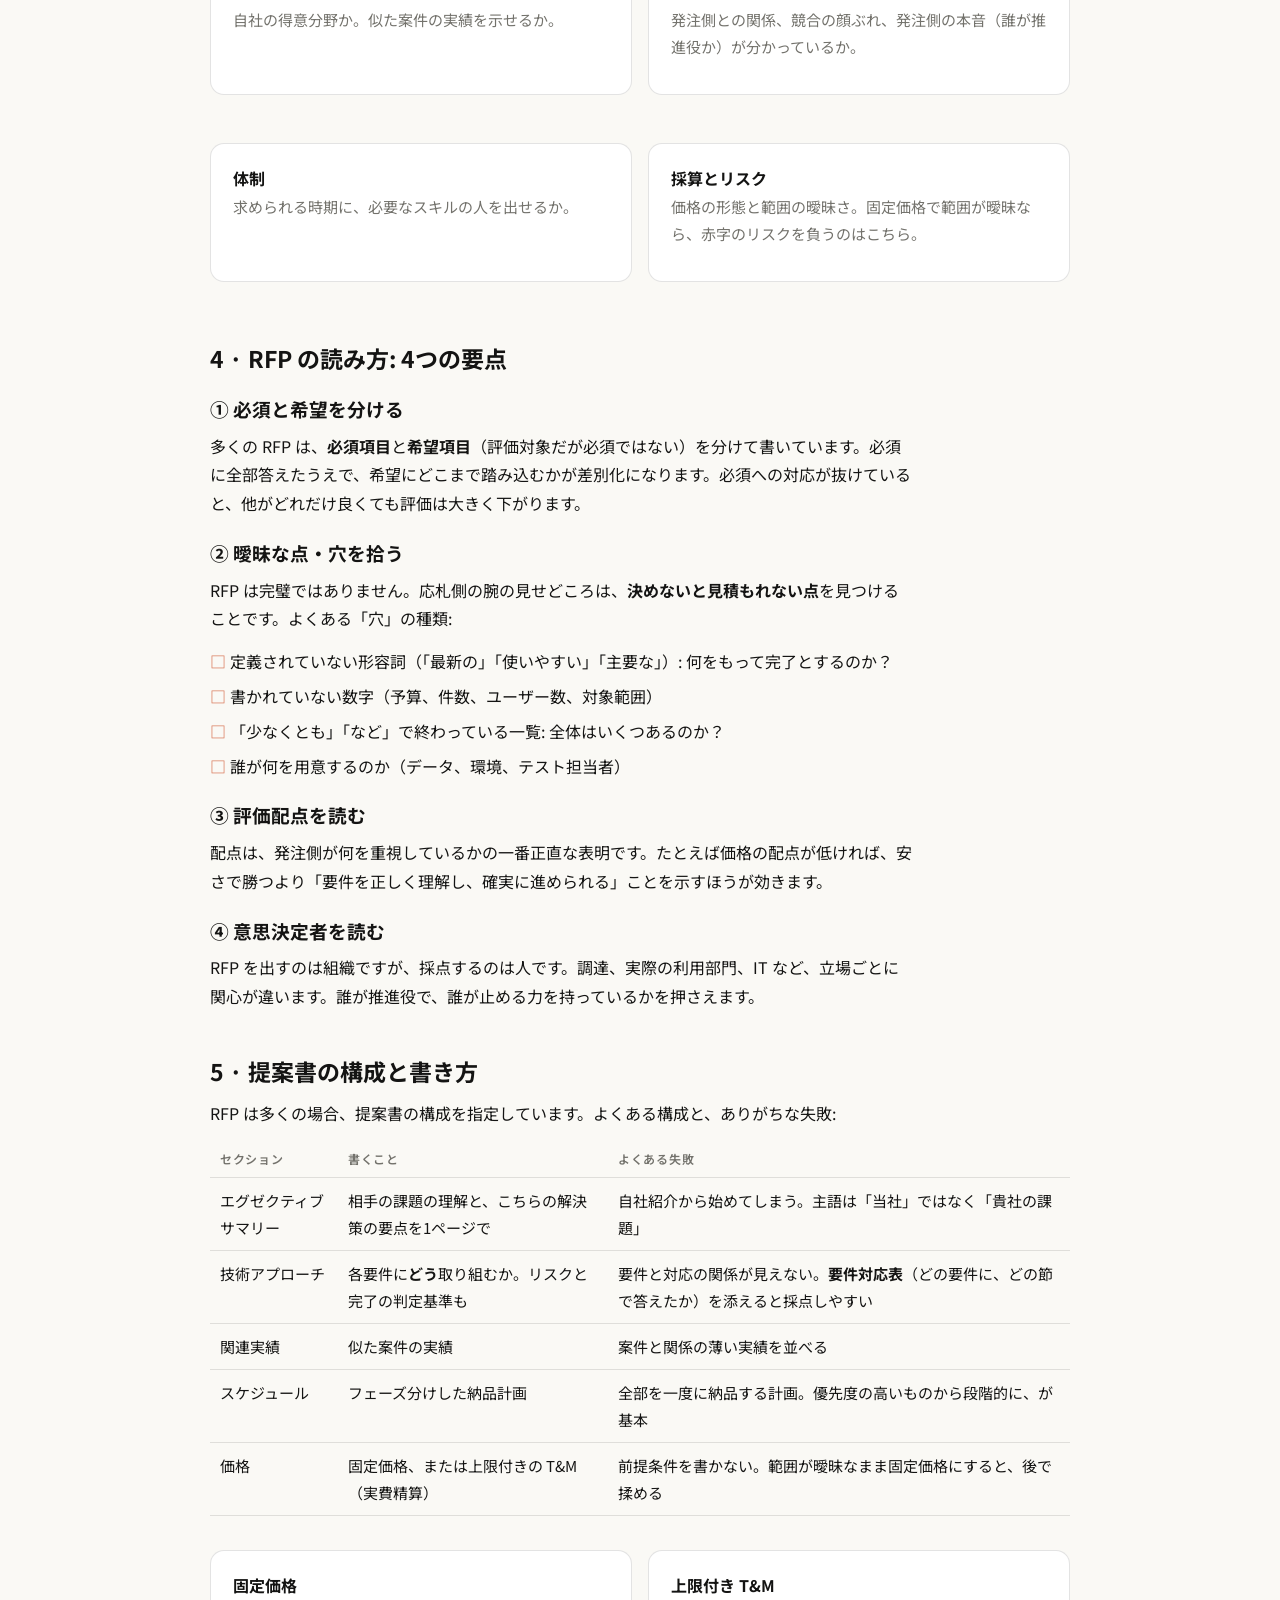
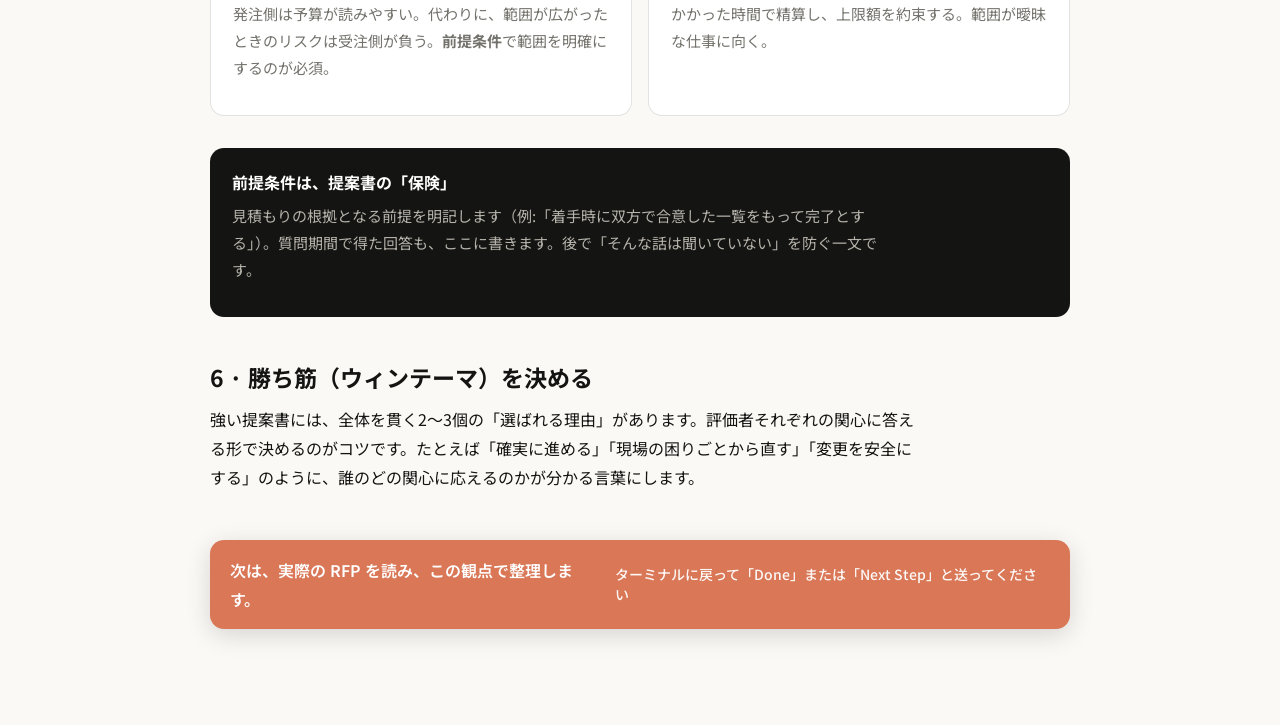
==== commit 0fdad57f: "RFP 解説を一般編と今回の案件編に分け、使わない .claude 設定を削除する - ステップ 01: RFP の一般的な解説だけのページ（今回の案件の内容を削除） - ステップ 02: @ で R" ====
--- a/tutor/pages/01-rfp-process.html
+++ b/tutor/pages/01-rfp-process.html
@@ -3,7 +3,7 @@
   <head>
     <meta charset="utf-8" />
     <meta name="viewport" content="width=device-width, initial-scale=1" />
-    <title>RFP の流れと、応札側が考えること</title>
+    <title>RFP とは — 流れと、応札側が考えること</title>
     <link rel="preconnect" href="https://fonts.googleapis.com" />
     <link
       rel="stylesheet"
@@ -11,41 +11,6 @@
     />
     <link rel="stylesheet" href="assets/page.css" />
     <style>
-      .weights {
-        display: flex;
-        height: 40px;
-        border-radius: 10px;
-        overflow: hidden;
-        margin: 12px 0 8px;
-        font-size: 13px;
-        font-weight: 600;
-        color: #fff;
-      }
-      .weights div {
-        display: flex;
-        align-items: center;
-        justify-content: center;
-        white-space: nowrap;
-        overflow: hidden;
-      }
-      .who {
-        display: grid;
-        grid-template-columns: repeat(3, 1fr);
-        gap: 14px;
-      }
-      @media (max-width: 720px) {
-        .who {
-          grid-template-columns: 1fr;
-        }
-      }
-      .who .card {
-        margin: 0;
-      }
-      .who .role {
-        font-size: 12px;
-        color: var(--gray);
-        letter-spacing: 0.06em;
-      }
       .check li {
         list-style: none;
         margin-left: -22px;
@@ -62,12 +27,12 @@
   </head>
   <body>
     <main>
-      <div class="kicker">第1幕 · ステップ 01 · 約5分</div>
-      <h1>RFP の流れと、応札側が考えること</h1>
+      <div class="kicker">第1幕 · ステップ 01 · 約4分</div>
+      <h1>RFP とは — 流れと、応札側が考えること</h1>
       <p class="lede">
         RFP（提案依頼書）は、発注側が「こういう仕事を、こういう条件で頼みたい。各社、提案を出してほしい」と公式に呼びかける文書です。このページでは、RFP
-        が発行されてから契約までの一般的な流れと、提案する側（今回のあなた）が押さえるべきポイントを、今回の
-        Meridian 案件に重ねて説明します。
+        が発行されてから契約までの一般的な流れと、提案する側が押さえるべきポイントを説明します。実際の
+        RFP は、このあと一緒に読みます。
       </p>
 
       <h2>1 · RFI・RFP・RFQ の違い</h2>
@@ -81,7 +46,7 @@
         <div class="card" style="border: 2px solid var(--clay)">
           <span class="tag you">RFP</span><b>提案依頼書</b>
           <p class="muted" style="margin-top: 6px">
-            「この課題を、どう解決し、いくらで、いつまでにやるか提案してほしい」。<b>進め方の提案</b>そのものが評価される。今回はこれ。
+            「この課題を、どう解決し、いくらで、いつまでにやるか提案してほしい」。<b>進め方の提案</b>そのものが評価される。
           </p>
         </div>
         <div class="card">
@@ -93,13 +58,10 @@
       </div>
 
       <h2>2 · RFP の標準的な流れ</h2>
-      <p>
-        多くの RFP は、次の8つの段階を踏みます。上段の日付は今回の
-        RFP（MC-2026-0417）のものです。
-      </p>
+      <p>多くの RFP は、次の8つの段階を踏みます。</p>
       <div class="card svgwrap">
         <svg
-          viewBox="0 0 800 200"
+          viewBox="0 0 800 180"
           width="100%"
           style="min-width: 640px"
           role="img"
@@ -107,81 +69,61 @@
         >
           <line
             x1="50"
-            y1="100"
+            y1="80"
             x2="750"
-            y2="100"
+            y2="80"
             stroke="#E3DACC"
             stroke-width="4"
           />
           <g font-size="13" text-anchor="middle">
-            <g>
-              <circle cx="50" cy="100" r="16" fill="#D97757" />
-              <text x="50" y="105" fill="#fff" font-weight="700">1</text>
-              <text x="50" y="140" fill="#141413" font-weight="700">発行</text>
-              <text x="50" y="60" fill="#a5482b">4/17</text>
-            </g>
-            <g>
-              <circle cx="150" cy="100" r="16" fill="#D97757" />
-              <text x="150" y="105" fill="#fff" font-weight="700">2</text>
-              <text x="150" y="140" fill="#141413" font-weight="700">
-                質問期間
-              </text>
-              <text x="150" y="60" fill="#a5482b">〜4/28</text>
-            </g>
-            <g>
-              <circle cx="250" cy="100" r="16" fill="#D97757" />
-              <text x="250" y="105" fill="#fff" font-weight="700">3</text>
-              <text x="250" y="140" fill="#141413" font-weight="700">
-                提案書作成
-              </text>
-              <text x="250" y="60" fill="#a5482b">今日ここ</text>
-            </g>
-            <g>
-              <circle cx="350" cy="100" r="16" fill="#D97757" />
-              <text x="350" y="105" fill="#fff" font-weight="700">4</text>
-              <text x="350" y="140" fill="#141413" font-weight="700">提出</text>
-              <text x="350" y="60" fill="#a5482b">5/8 締切</text>
-            </g>
-            <g>
-              <circle cx="450" cy="100" r="16" fill="#6A9BCC" />
-              <text x="450" y="105" fill="#fff" font-weight="700">5</text>
-              <text x="450" y="140" fill="#141413" font-weight="700">評価</text>
-            </g>
-            <g>
-              <circle cx="550" cy="100" r="16" fill="#6A9BCC" />
-              <text x="550" y="105" fill="#fff" font-weight="700">6</text>
-              <text x="550" y="140" fill="#141413" font-weight="700">
-                最終候補
-              </text>
-              <text x="550" y="158" fill="#73726C">プレゼン</text>
-            </g>
-            <g>
-              <circle cx="650" cy="100" r="16" fill="#6A9BCC" />
-              <text x="650" y="105" fill="#fff" font-weight="700">7</text>
-              <text x="650" y="140" fill="#141413" font-weight="700">交渉</text>
-            </g>
-            <g>
-              <circle cx="750" cy="100" r="16" fill="#629987" />
-              <text x="750" y="105" fill="#fff" font-weight="700">8</text>
-              <text x="750" y="140" fill="#141413" font-weight="700">
-                契約・SOW
-              </text>
-            </g>
+            <circle cx="50" cy="80" r="16" fill="#D97757" />
+            <text x="50" y="85" fill="#fff" font-weight="700">1</text>
+            <text x="50" y="120" fill="#141413" font-weight="700">発行</text>
+            <circle cx="150" cy="80" r="16" fill="#D97757" />
+            <text x="150" y="85" fill="#fff" font-weight="700">2</text>
+            <text x="150" y="120" fill="#141413" font-weight="700">
+              質問期間
+            </text>
+            <circle cx="250" cy="80" r="16" fill="#D97757" />
+            <text x="250" y="85" fill="#fff" font-weight="700">3</text>
+            <text x="250" y="120" fill="#141413" font-weight="700">
+              提案書作成
+            </text>
+            <circle cx="350" cy="80" r="16" fill="#D97757" />
+            <text x="350" y="85" fill="#fff" font-weight="700">4</text>
+            <text x="350" y="120" fill="#141413" font-weight="700">提出</text>
+            <circle cx="450" cy="80" r="16" fill="#6A9BCC" />
+            <text x="450" y="85" fill="#fff" font-weight="700">5</text>
+            <text x="450" y="120" fill="#141413" font-weight="700">評価</text>
+            <circle cx="550" cy="80" r="16" fill="#6A9BCC" />
+            <text x="550" y="85" fill="#fff" font-weight="700">6</text>
+            <text x="550" y="120" fill="#141413" font-weight="700">
+              最終候補
+            </text>
+            <text x="550" y="138" fill="#73726C">プレゼン</text>
+            <circle cx="650" cy="80" r="16" fill="#6A9BCC" />
+            <text x="650" y="85" fill="#fff" font-weight="700">7</text>
+            <text x="650" y="120" fill="#141413" font-weight="700">交渉</text>
+            <circle cx="750" cy="80" r="16" fill="#629987" />
+            <text x="750" y="85" fill="#fff" font-weight="700">8</text>
+            <text x="750" y="120" fill="#141413" font-weight="700">
+              契約・SOW
+            </text>
           </g>
-          <rect x="30" y="178" width="340" height="3" fill="#D97757" />
+          <rect x="30" y="158" width="340" height="3" fill="#D97757" />
           <text
             x="200"
-            y="196"
+            y="176"
             font-size="12"
             text-anchor="middle"
             fill="#a5482b"
           >
             応札側が動く期間
           </text>
-          <rect x="430" y="178" width="240" height="3" fill="#6A9BCC" />
+          <rect x="430" y="158" width="240" height="3" fill="#6A9BCC" />
           <text
             x="550"
-            y="196"
+            y="176"
             font-size="12"
             text-anchor="middle"
             fill="#3d6f9e"
@@ -220,15 +162,12 @@
         <tr>
           <td>最終候補</td>
           <td>上位数社がプレゼンや質疑に呼ばれる</td>
-          <td>今回の RFP にも「スライド10〜15枚を求める場合がある」とある</td>
+          <td>短いスライドを求められることが多い</td>
         </tr>
         <tr>
           <td>契約・SOW</td>
           <td>作業範囲記述書（SOW）で、範囲・成果物・受け入れ基準を確定する</td>
-          <td>
-            提案書に書いた範囲と前提が、そのまま SOW
-            の土台になる。第2幕で扱うのはここから
-          </td>
+          <td>提案書に書いた範囲と前提が、そのまま SOW の土台になる</td>
         </tr>
       </table>
 
@@ -240,9 +179,7 @@
       <div class="grid2">
         <div class="card">
           <b>適合度</b>
-          <p class="muted">
-            自社の得意分野か。似た案件の実績を示せるか（今回は「関連実績」の配点が25%）。
-          </p>
+          <p class="muted">自社の得意分野か。似た案件の実績を示せるか。</p>
         </div>
         <div class="card">
           <b>勝てる見込み</b>
@@ -265,8 +202,8 @@
       <h2>4 · RFP の読み方: 4つの要点</h2>
       <h3 style="margin: 18px 0 6px">① 必須と希望を分ける</h3>
       <p>
-        今回の RFP
-        は、<b>必須項目（R1〜R4）</b>と<b>希望項目（D1〜D3、評価対象だが必須ではない）</b>に分かれています。必須に全部答えたうえで、希望にどこまで踏み込むかが差別化になります。必須項目への対応が抜けていると、他がどれだけ良くても評価は大きく下がります。
+        多くの RFP
+        は、<b>必須項目</b>と<b>希望項目</b>（評価対象だが必須ではない）を分けて書いています。必須に全部答えたうえで、希望にどこまで踏み込むかが差別化になります。必須への対応が抜けていると、他がどれだけ良くても評価は大きく下がります。
       </p>
 
       <h3 style="margin: 18px 0 6px">② 曖昧な点・穴を拾う</h3>
@@ -285,55 +222,22 @@
         </li>
         <li>誰が何を用意するのか（データ、環境、テスト担当者）</li>
       </ul>
-      <p class="muted">
-        このあとのステップで、今回の RFP の穴を実際に探してもらいます。
-      </p>
 
       <h3 style="margin: 18px 0 6px">③ 評価配点を読む</h3>
-      <p>配点は、発注側が何を重視しているかの一番正直な表明です。</p>
-      <div class="weights">
-        <div style="width: 40%; background: #d97757">技術アプローチ 40%</div>
-        <div style="width: 25%; background: #6a9bcc">関連実績 25%</div>
-        <div style="width: 20%; background: #629987">スケジュール 20%</div>
-        <div style="width: 15%; background: #788c5d">価格 15%</div>
-      </div>
-      <p class="muted">
-        今回は価格が15%しかありません。安さで勝つより、「要件を正しく理解し、確実に進められる」ことを示すほうが効く配点です。
+      <p>
+        配点は、発注側が何を重視しているかの一番正直な表明です。たとえば価格の配点が低ければ、安さで勝つより「要件を正しく理解し、確実に進められる」ことを示すほうが効きます。
       </p>
 
       <h3 style="margin: 18px 0 6px">④ 意思決定者を読む</h3>
       <p>
+        RFP を出すのは組織ですが、採点するのは人です。調達、実際の利用部門、IT
+        など、立場ごとに関心が違います。誰が推進役で、誰が止める力を持っているかを押さえます。
+      </p>
+
+      <h2>5 · 提案書の構成と書き方</h2>
+      <p>
         RFP
-        を出すのは組織ですが、採点するのは人です。立場ごとに関心が違います。今回の背景資料によると:
-      </p>
-      <div class="who">
-        <div class="card">
-          <div class="role">調達部長</div>
-          <b>Okafor 氏</b>
-          <p class="muted">
-            RFP の発行者。スケジュールと価格が<b>予測できること</b>を重視。
-          </p>
-        </div>
-        <div class="card">
-          <div class="role">オペレーション担当 VP</div>
-          <b>Tanaka 氏</b>
-          <p class="muted">
-            実際のユーザーで、社内の推進役。前任ベンダーに不満。現場の課題に響く提案を求めている。
-          </p>
-        </div>
-        <div class="card">
-          <div class="role">IT 部門</div>
-          <b>ゲートキーパー</b>
-          <p class="muted">
-            テストがないことを理由に変更を止めてきた。自動テスト（R3）は事実上の必須条件。
-          </p>
-        </div>
-      </div>
-
-      <h2>5 · 提案書の構成と書き方</h2>
-      <p>
-        今回の RFP §4
-        は、次の構成を指定しています（今日は時間の都合で、このうち4つを書きます）。
+        は多くの場合、提案書の構成を指定しています。よくある構成と、ありがちな失敗:
       </p>
       <table>
         <tr>
@@ -350,9 +254,7 @@
         </tr>
         <tr>
           <td>技術アプローチ</td>
-          <td>
-            各要件（R1〜R4、D1〜D3）に<b>どう</b>取り組むか。リスクと完了の判定基準も
-          </td>
+          <td>各要件に<b>どう</b>取り組むか。リスクと完了の判定基準も</td>
           <td>
             要件と対応の関係が見えない。<b>要件対応表</b>（どの要件に、どの節で答えたか）を添えると採点しやすい
           </td>
@@ -360,7 +262,7 @@
         <tr>
           <td>関連実績</td>
           <td>似た案件の実績</td>
-          <td>（今日は扱いません）</td>
+          <td>案件と関係の薄い実績を並べる</td>
         </tr>
         <tr>
           <td>スケジュール</td>
@@ -381,47 +283,33 @@
         <div class="card">
           <b>固定価格</b>
           <p class="muted">
-            発注側は予算が読みやすい（Okafor
-            氏好み）。代わりに、範囲が広がったときのリスクは受注側が負う。<b>前提条件</b>で範囲を明確にするのが必須。
+            発注側は予算が読みやすい。代わりに、範囲が広がったときのリスクは受注側が負う。<b>前提条件</b>で範囲を明確にするのが必須。
           </p>
         </div>
         <div class="card">
           <b>上限付き T&amp;M</b>
           <p class="muted">
-            かかった時間で精算し、上限額を約束する。範囲が曖昧な仕事（今回の R1
-            の「少なくとも8件」など）に向く。
+            かかった時間で精算し、上限額を約束する。範囲が曖昧な仕事に向く。
           </p>
         </div>
       </div>
       <div class="card dark">
         <b>前提条件は、提案書の「保険」</b>
         <p class="muted" style="margin-top: 6px">
-          「R1
-          は、着手時に双方で合意した欠陥リストをもって完了とする」のように、見積もりの根拠となる前提を明記します。質問期間でクライアントから得た回答は、ここに書きます。後で「そんな話は聞いていない」を防ぐ一文です。
+          見積もりの根拠となる前提を明記します（例:「着手時に双方で合意した一覧をもって完了とする」）。質問期間で得た回答も、ここに書きます。後で「そんな話は聞いていない」を防ぐ一文です。
         </p>
       </div>
 
       <h2>6 · 勝ち筋（ウィンテーマ）を決める</h2>
       <p>
-        強い提案書には、全体を貫く2〜3個の「選ばれる理由」があります。評価者それぞれの関心に答える形で決めるのがコツです。たとえば今回なら:
-      </p>
-      <ul>
-        <li><b>確実に進める</b>: 段階的な納品と明確な完了基準（Okafor 氏）</li>
-        <li>
-          <b>現場の困りごとから直す</b>: Reports の欠陥と発注推奨（Tanaka 氏）
-        </li>
-        <li>
-          <b>変更を安全にする</b>: 最初にテストを整え、IT が承認できる状態に（IT
-          部門）
-        </li>
-      </ul>
-      <p class="muted">
-        これは一例です。あなたの提案書では、あなた自身の言葉で決めてください。
+        強い提案書には、全体を貫く2〜3個の「選ばれる理由」があります。評価者それぞれの関心に答える形で決めるのがコツです。たとえば「確実に進める」「現場の困りごとから直す」「変更を安全にする」のように、誰のどの関心に応えるのかが分かる言葉にします。
       </p>
 
       <div class="back">
-        <div>次は、実際の RFP を @ で読み込みます。</div>
-        <span>ターミナルに戻って「Done」または「Next Step」と送ってください</span>
+        <div>次は、実際の RFP を読み、この観点で整理します。</div>
+        <span
+          >ターミナルに戻って「Done」または「Next Step」と送ってください</span
+        >
       </div>
     </main>
   </body>
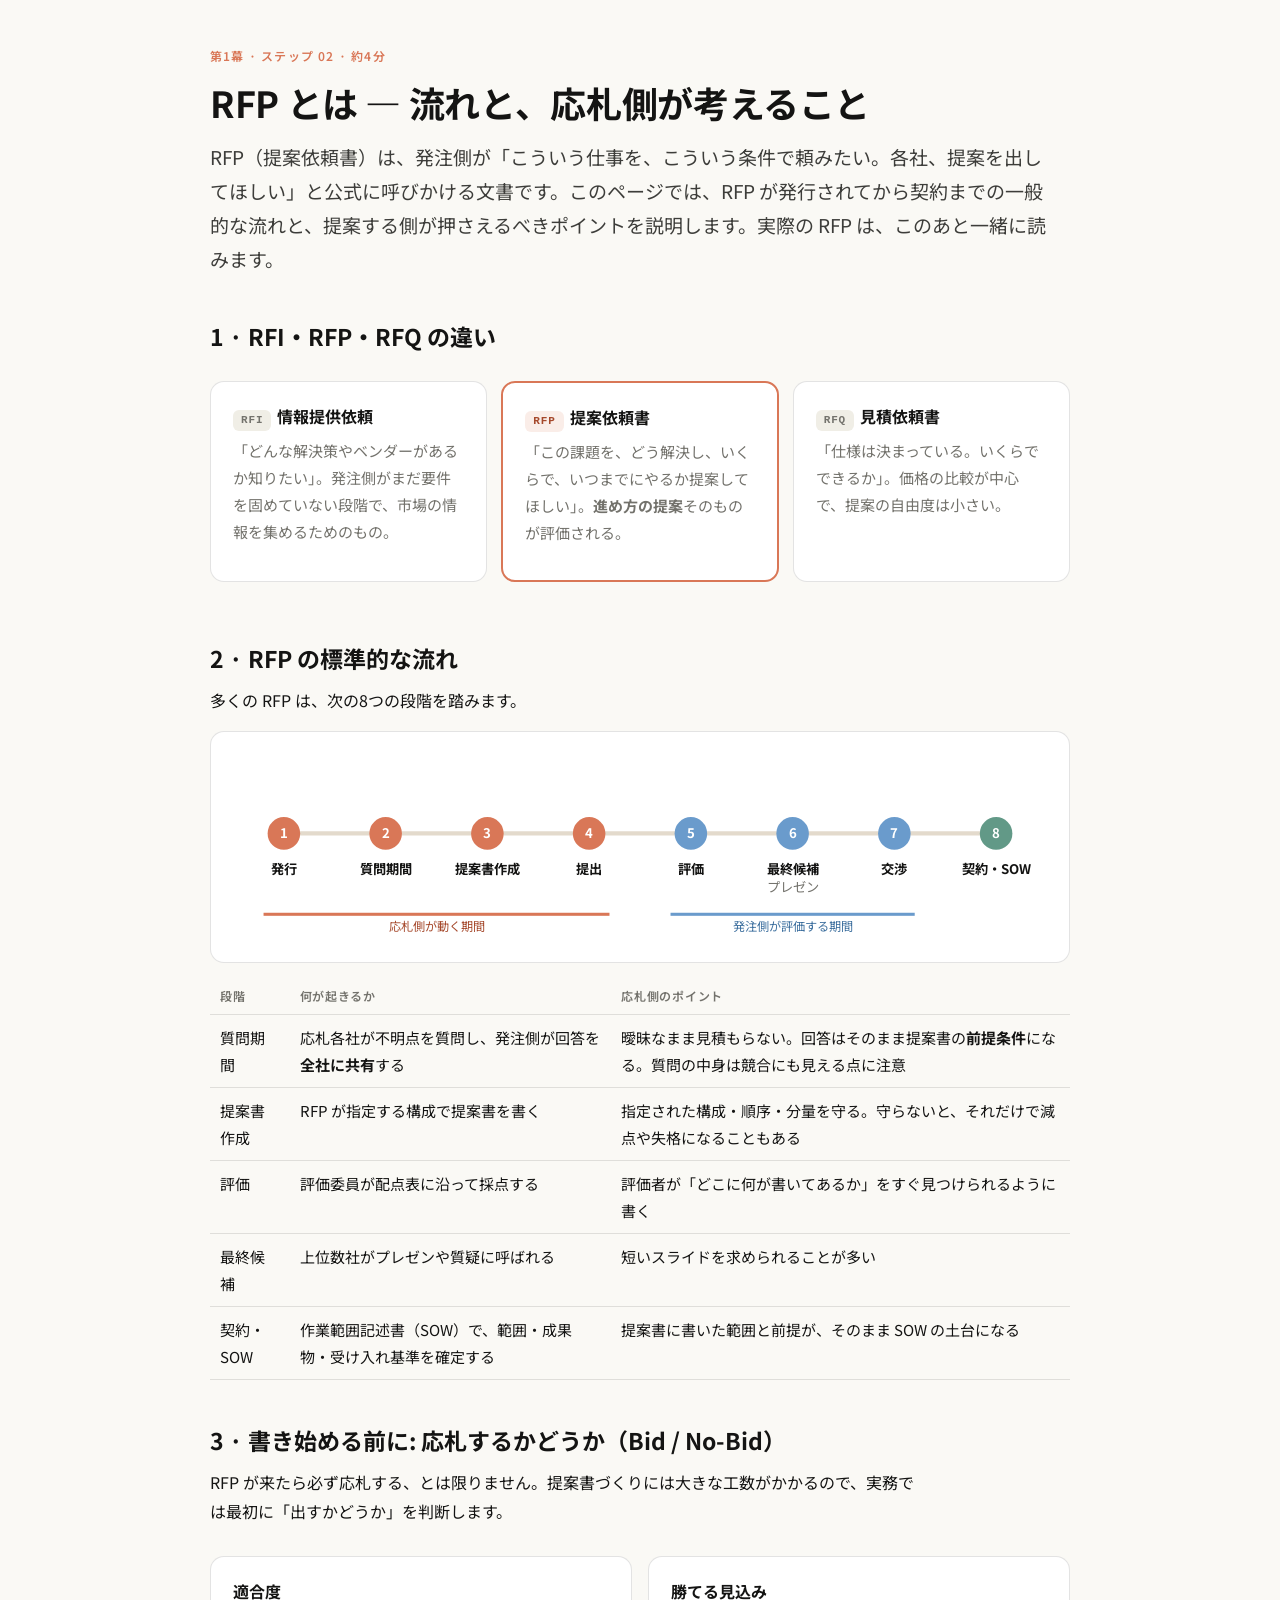
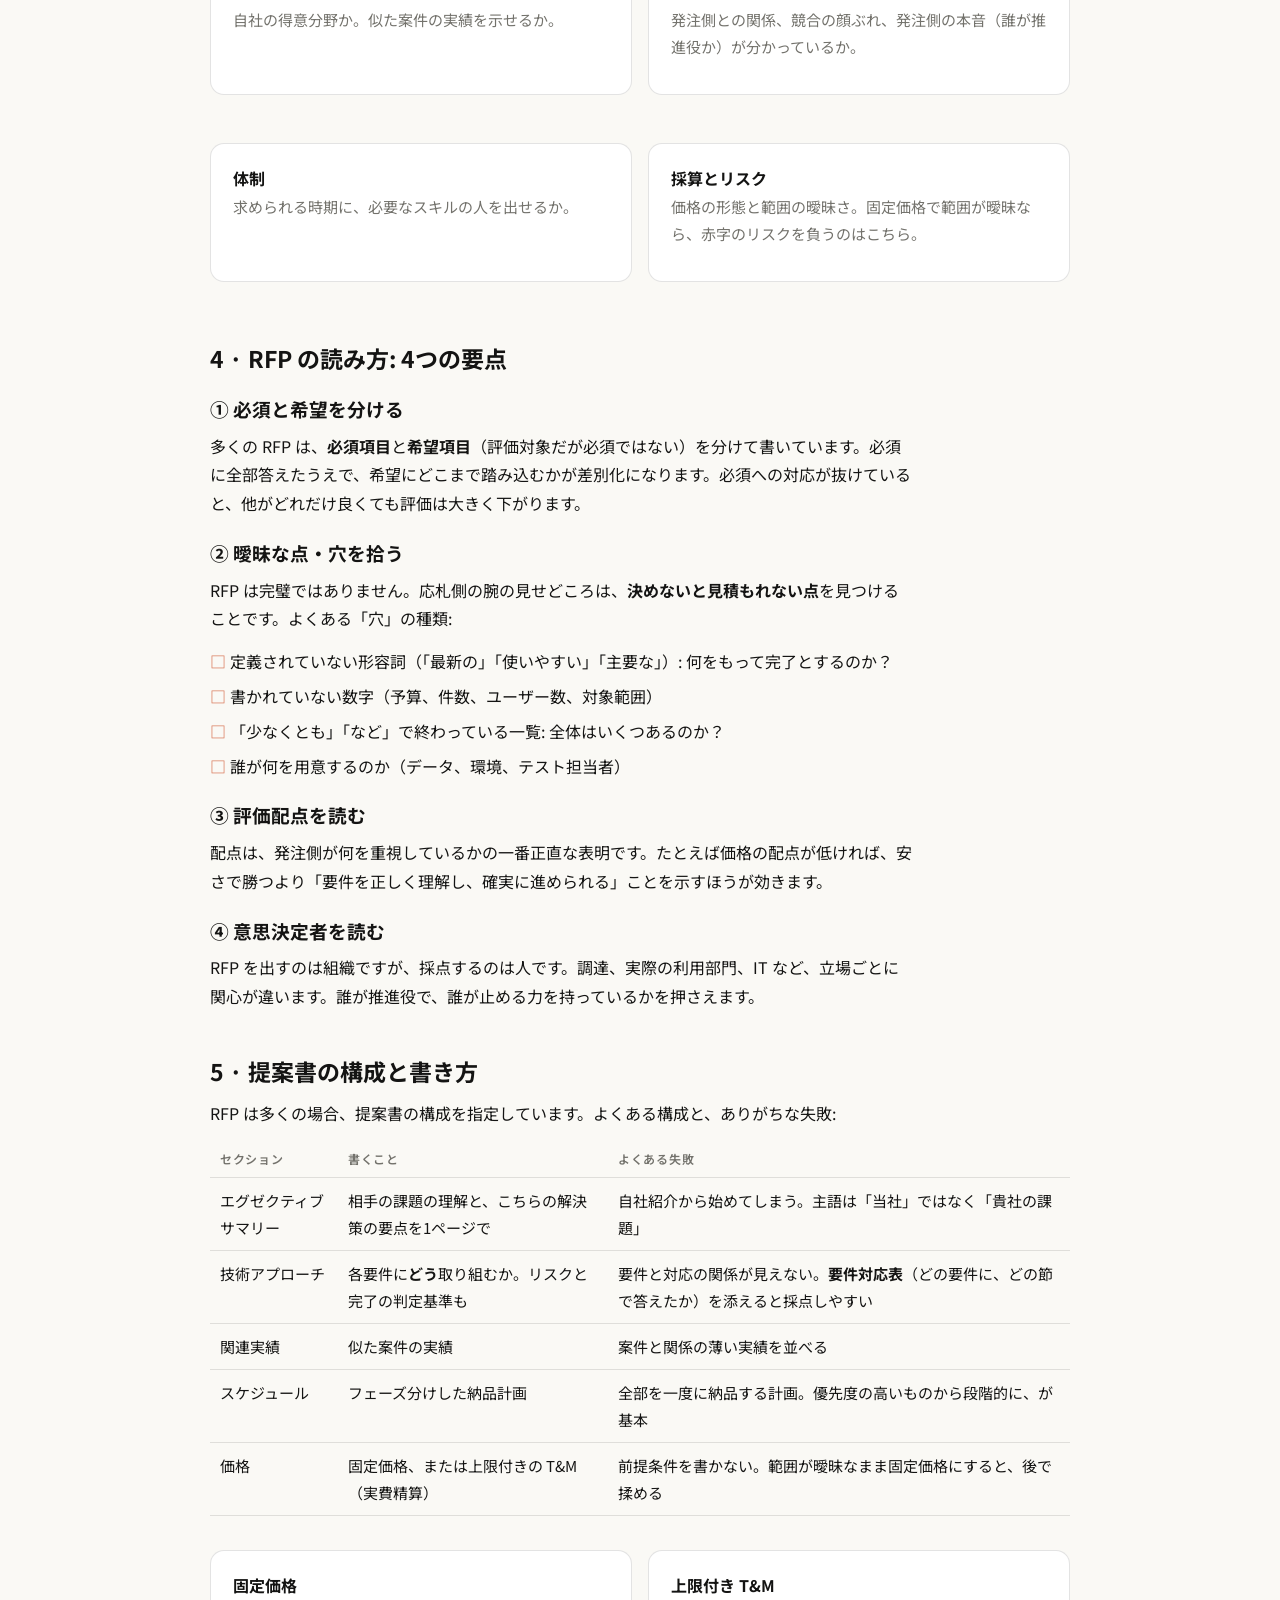
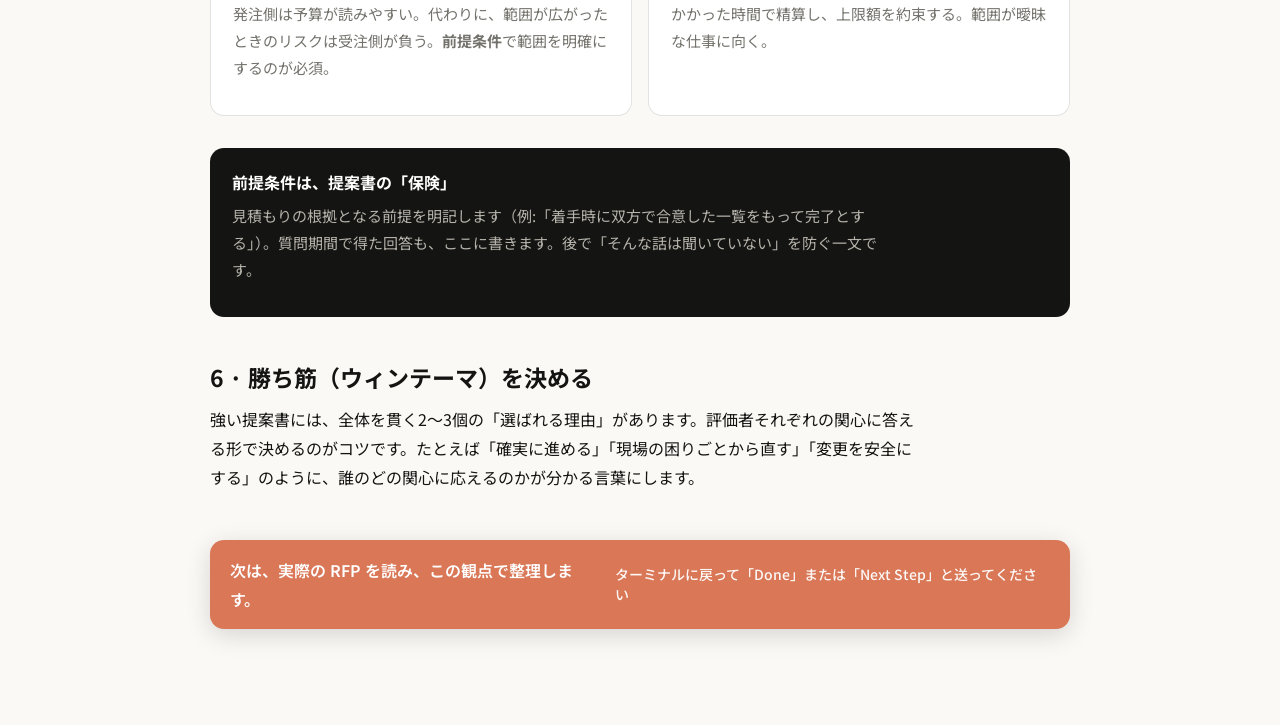
==== commit 0e2a2c51: "紹介スライドを追加し、ステップ 01 として表示する（以降のステップを1つ繰り下げ）" ====
--- a/tutor/pages/01-rfp-process.html
+++ b/tutor/pages/01-rfp-process.html
@@ -27,7 +27,7 @@
   </head>
   <body>
     <main>
-      <div class="kicker">第1幕 · ステップ 01 · 約4分</div>
+      <div class="kicker">第1幕 · ステップ 02 · 約4分</div>
       <h1>RFP とは — 流れと、応札側が考えること</h1>
       <p class="lede">
         RFP（提案依頼書）は、発注側が「こういう仕事を、こういう条件で頼みたい。各社、提案を出してほしい」と公式に呼びかける文書です。このページでは、RFP
